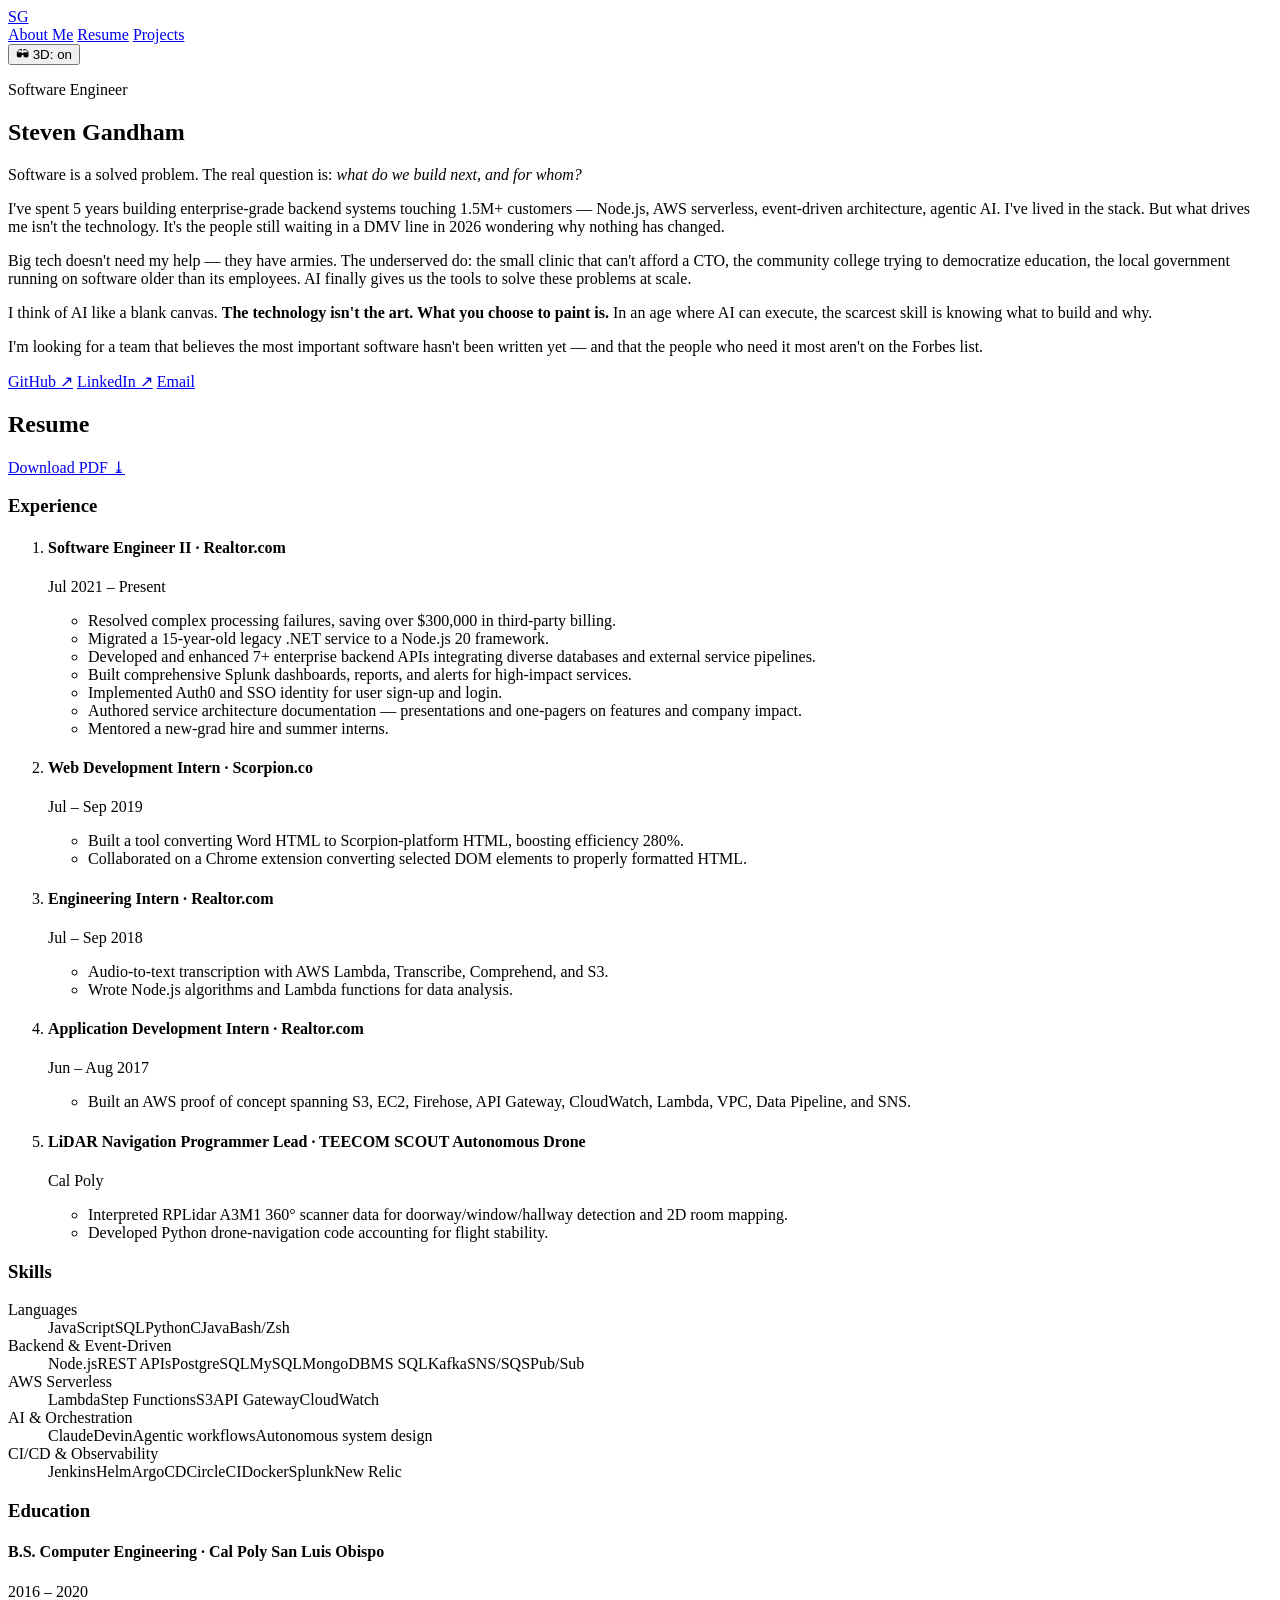
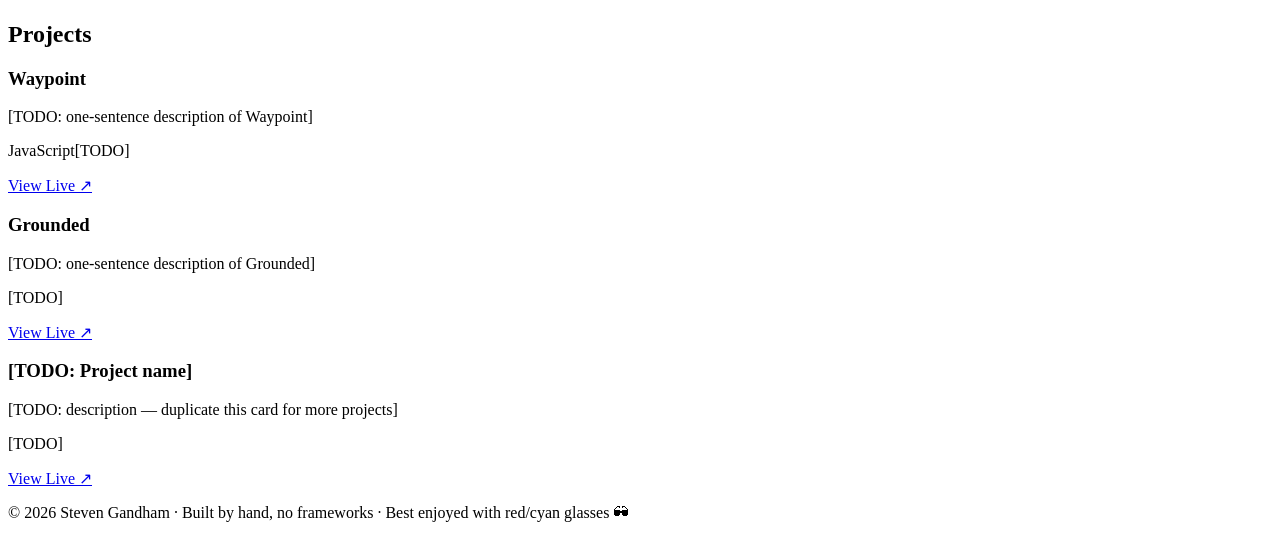
==== index.html @ c37fdc66 "feat: add site HTML with About Me, Resume, and placeholder Projects Co-Authored-By: Claude Fable 5 <" ====
<!DOCTYPE html>
<html lang="en">
<head>
  <meta charset="UTF-8">
  <meta name="viewport" content="width=device-width, initial-scale=1.0">
  <title>Steven Gandham — Software Engineer</title>
  <meta name="description" content="Steven Gandham — software engineer building backend systems and AI-powered tools for the people who need them most.">
  <link rel="stylesheet" href="css/style.css">
</head>
<body data-3d="on">

<header class="site-nav">
  <a class="brand anaglyph" href="#about">SG</a>
  <nav class="nav-links" aria-label="Sections">
    <a class="nav-link" href="#about">About Me</a>
    <a class="nav-link" href="#resume">Resume</a>
    <a class="nav-link" href="#projects">Projects</a>
  </nav>
  <button id="toggle-3d" class="toggle-3d" type="button" aria-label="Cycle 3D mode">🕶 3D: on</button>
</header>

<main>
  <!-- ============ ABOUT ME ============ -->
  <section id="about" class="section hero">
    <p class="kicker">Software Engineer</p>
    <h1 class="hero-name anaglyph-big">Steven Gandham</h1>
    <p class="tagline">Software is a solved problem. The real question is: <em>what do we build next, and for whom?</em></p>
    <div class="bio">
      <p>I've spent 5 years building enterprise-grade backend systems touching 1.5M+ customers — Node.js, AWS serverless, event-driven architecture, agentic AI. I've lived in the stack. But what drives me isn't the technology. It's the people still waiting in a DMV line in 2026 wondering why nothing has changed.</p>
      <p>Big tech doesn't need my help — they have armies. The underserved do: the small clinic that can't afford a CTO, the community college trying to democratize education, the local government running on software older than its employees. AI finally gives us the tools to solve these problems at scale.</p>
      <p>I think of AI like a blank canvas. <strong>The technology isn't the art. What you choose to paint is.</strong> In an age where AI can execute, the scarcest skill is knowing what to build and why.</p>
      <p>I'm looking for a team that believes the most important software hasn't been written yet — and that the people who need it most aren't on the Forbes list.</p>
    </div>
    <div class="hero-links">
      <a class="btn" href="https://github.com/stevengandham" target="_blank" rel="noopener">GitHub ↗</a>
      <a class="btn" href="https://www.linkedin.com/in/steven-s-gandham" target="_blank" rel="noopener">LinkedIn ↗</a>
      <a class="btn" href="mailto:stevengandham@gmail.com">Email</a>
    </div>
  </section>

  <!-- ============ RESUME ============ -->
  <section id="resume" class="section">
    <h2 class="section-title anaglyph">Resume</h2>
    <a class="btn btn-accent" href="assets/Steven-Gandham-Resume-2025.pdf" download>Download PDF ⤓</a>

    <h3 class="subhead">Experience</h3>
    <ol class="timeline">
      <li class="entry">
        <div class="entry-head">
          <h4>Software Engineer II · <span class="org">Realtor.com</span></h4>
          <p class="dates">Jul 2021 – Present</p>
        </div>
        <ul>
          <li>Resolved complex processing failures, saving over $300,000 in third-party billing.</li>
          <li>Migrated a 15-year-old legacy .NET service to a Node.js 20 framework.</li>
          <li>Developed and enhanced 7+ enterprise backend APIs integrating diverse databases and external service pipelines.</li>
          <li>Built comprehensive Splunk dashboards, reports, and alerts for high-impact services.</li>
          <li>Implemented Auth0 and SSO identity for user sign-up and login.</li>
          <li>Authored service architecture documentation — presentations and one-pagers on features and company impact.</li>
          <li>Mentored a new-grad hire and summer interns.</li>
        </ul>
      </li>
      <li class="entry">
        <div class="entry-head">
          <h4>Web Development Intern · <span class="org">Scorpion.co</span></h4>
          <p class="dates">Jul – Sep 2019</p>
        </div>
        <ul>
          <li>Built a tool converting Word HTML to Scorpion-platform HTML, boosting efficiency 280%.</li>
          <li>Collaborated on a Chrome extension converting selected DOM elements to properly formatted HTML.</li>
        </ul>
      </li>
      <li class="entry">
        <div class="entry-head">
          <h4>Engineering Intern · <span class="org">Realtor.com</span></h4>
          <p class="dates">Jul – Sep 2018</p>
        </div>
        <ul>
          <li>Audio-to-text transcription with AWS Lambda, Transcribe, Comprehend, and S3.</li>
          <li>Wrote Node.js algorithms and Lambda functions for data analysis.</li>
        </ul>
      </li>
      <li class="entry">
        <div class="entry-head">
          <h4>Application Development Intern · <span class="org">Realtor.com</span></h4>
          <p class="dates">Jun – Aug 2017</p>
        </div>
        <ul>
          <li>Built an AWS proof of concept spanning S3, EC2, Firehose, API Gateway, CloudWatch, Lambda, VPC, Data Pipeline, and SNS.</li>
        </ul>
      </li>
      <li class="entry">
        <div class="entry-head">
          <h4>LiDAR Navigation Programmer Lead · <span class="org">TEECOM SCOUT Autonomous Drone</span></h4>
          <p class="dates">Cal Poly</p>
        </div>
        <ul>
          <li>Interpreted RPLidar A3M1 360° scanner data for doorway/window/hallway detection and 2D room mapping.</li>
          <li>Developed Python drone-navigation code accounting for flight stability.</li>
        </ul>
      </li>
    </ol>

    <h3 class="subhead">Skills</h3>
    <dl class="skills">
      <div class="skill-group"><dt>Languages</dt><dd><span class="tag">JavaScript</span><span class="tag">SQL</span><span class="tag">Python</span><span class="tag">C</span><span class="tag">Java</span><span class="tag">Bash/Zsh</span></dd></div>
      <div class="skill-group"><dt>Backend &amp; Event-Driven</dt><dd><span class="tag">Node.js</span><span class="tag">REST APIs</span><span class="tag">PostgreSQL</span><span class="tag">MySQL</span><span class="tag">MongoDB</span><span class="tag">MS SQL</span><span class="tag">Kafka</span><span class="tag">SNS/SQS</span><span class="tag">Pub/Sub</span></dd></div>
      <div class="skill-group"><dt>AWS Serverless</dt><dd><span class="tag">Lambda</span><span class="tag">Step Functions</span><span class="tag">S3</span><span class="tag">API Gateway</span><span class="tag">CloudWatch</span></dd></div>
      <div class="skill-group"><dt>AI &amp; Orchestration</dt><dd><span class="tag">Claude</span><span class="tag">Devin</span><span class="tag">Agentic workflows</span><span class="tag">Autonomous system design</span></dd></div>
      <div class="skill-group"><dt>CI/CD &amp; Observability</dt><dd><span class="tag">Jenkins</span><span class="tag">Helm</span><span class="tag">ArgoCD</span><span class="tag">CircleCI</span><span class="tag">Docker</span><span class="tag">Splunk</span><span class="tag">New Relic</span></dd></div>
    </dl>

    <h3 class="subhead">Education</h3>
    <div class="entry">
      <div class="entry-head">
        <h4>B.S. Computer Engineering · <span class="org">Cal Poly San Luis Obispo</span></h4>
        <p class="dates">2016 – 2020</p>
      </div>
    </div>
  </section>

  <!-- ============ PROJECTS (placeholders — wire real links later) ============ -->
  <section id="projects" class="section">
    <h2 class="section-title anaglyph">Projects</h2>
    <div class="card-grid">
      <article class="card">
        <h3>Waypoint</h3>
        <p>[TODO: one-sentence description of Waypoint]</p>
        <p class="card-tags"><span class="tag">JavaScript</span><span class="tag">[TODO]</span></p>
        <a class="btn btn-accent" href="#" target="_blank" rel="noopener">View Live ↗ <!-- TODO: live URL --></a>
      </article>
      <article class="card">
        <h3>Grounded</h3>
        <p>[TODO: one-sentence description of Grounded]</p>
        <p class="card-tags"><span class="tag">[TODO]</span></p>
        <a class="btn btn-accent" href="#" target="_blank" rel="noopener">View Live ↗ <!-- TODO: live URL --></a>
      </article>
      <article class="card">
        <h3>[TODO: Project name]</h3>
        <p>[TODO: description — duplicate this card for more projects]</p>
        <p class="card-tags"><span class="tag">[TODO]</span></p>
        <a class="btn btn-accent" href="#" target="_blank" rel="noopener">View Live ↗</a>
      </article>
    </div>
  </section>
</main>

<footer class="site-footer">
  <p>© 2026 Steven Gandham · Built by hand, no frameworks · <span class="anaglyph">Best enjoyed with red/cyan glasses</span> 🕶</p>
</footer>

<script src="js/script.js"></script>
</body>
</html>
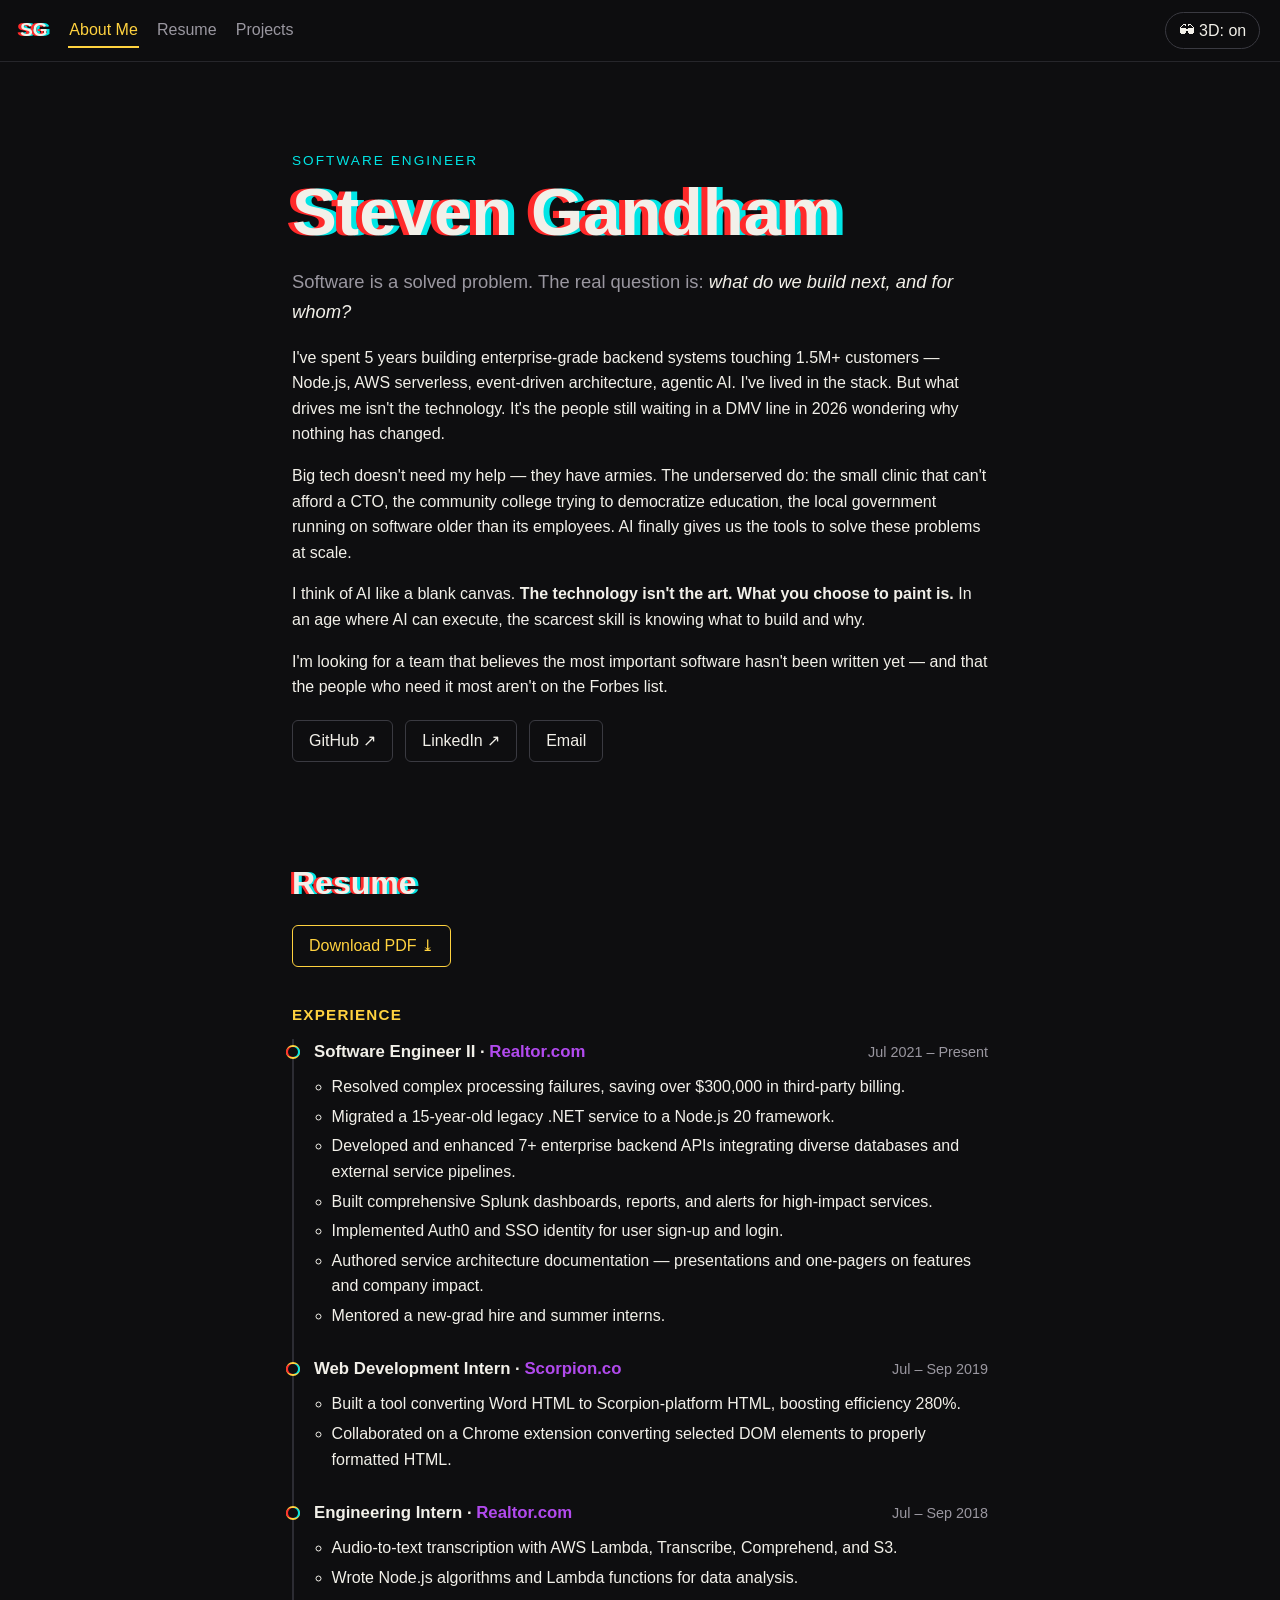
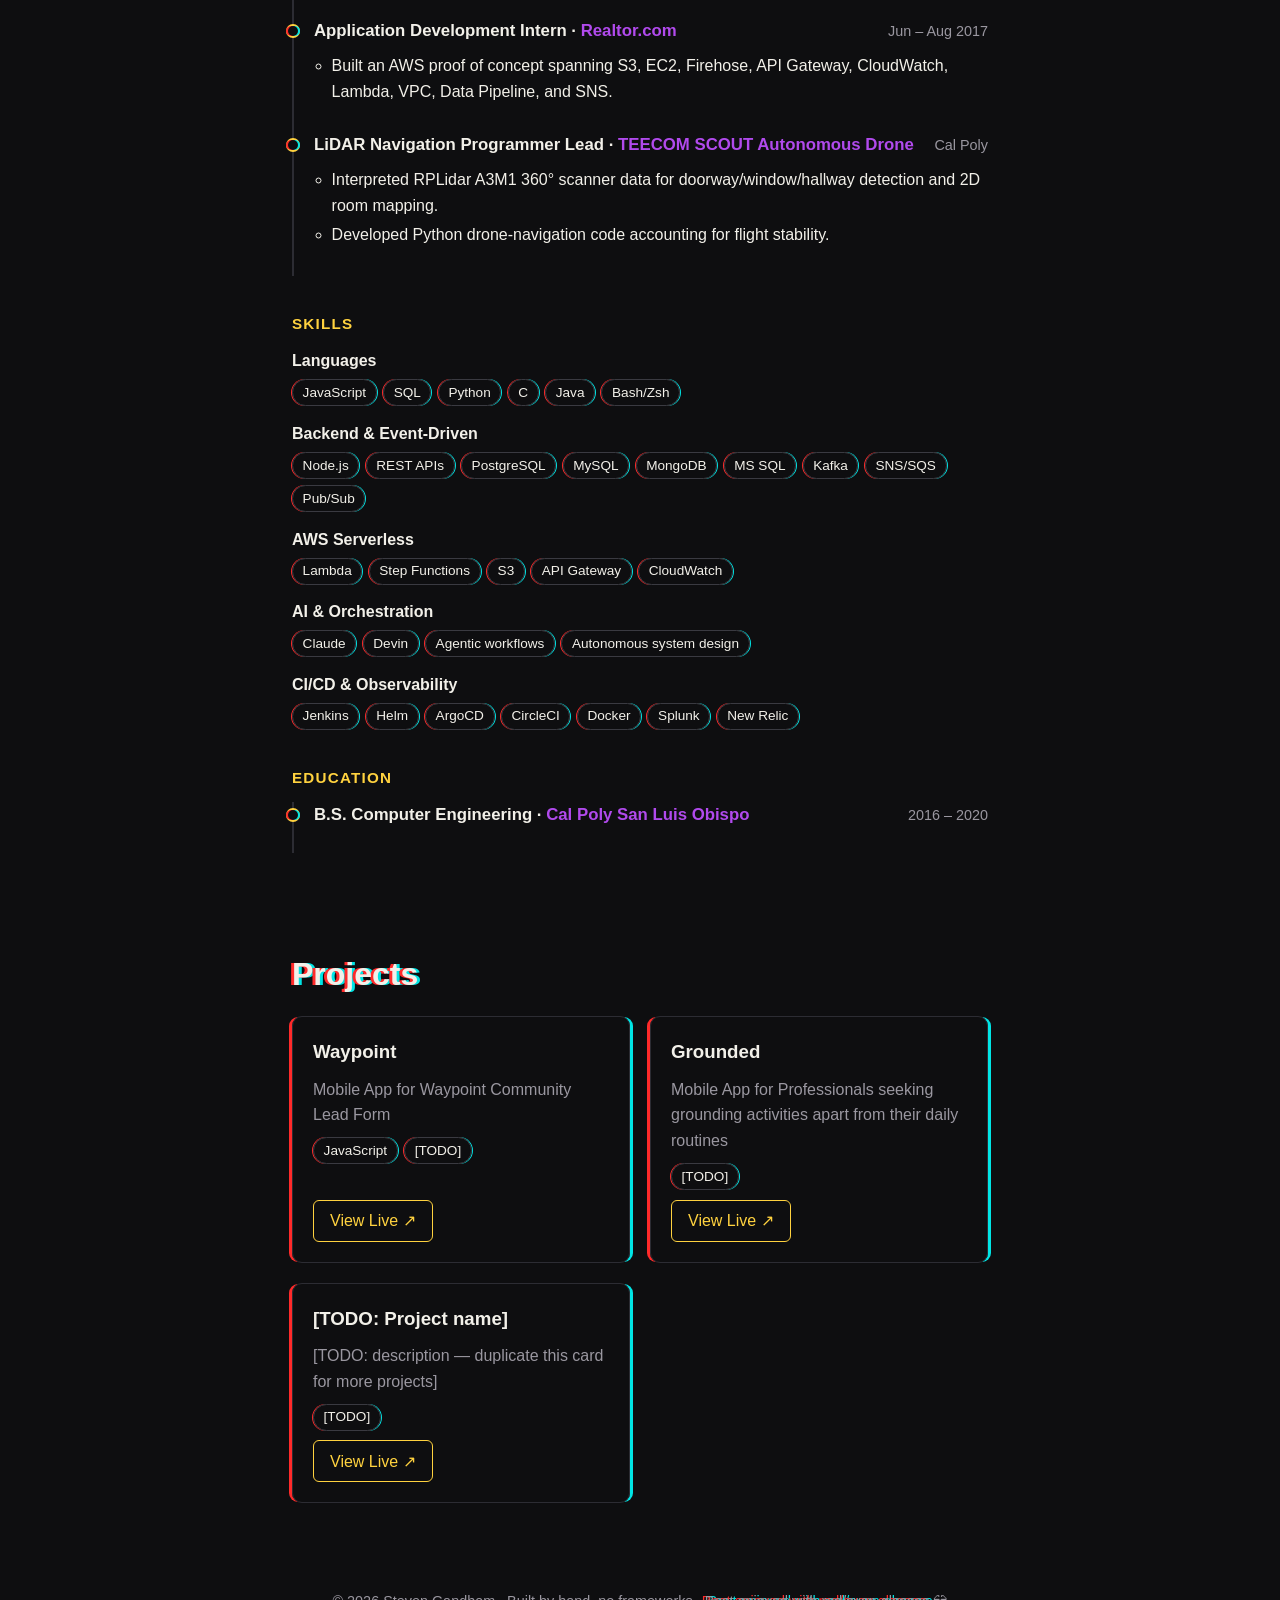
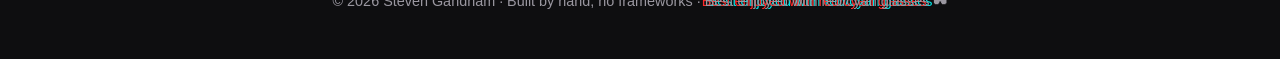
==== commit 78663e16: "feat: add Waypoint and Grounded project descriptions and live links Co-Authored-By: Claude Fable 5 <" ====
--- a/index.html
+++ b/index.html
@@ -125,15 +125,15 @@
     <div class="card-grid">
       <article class="card">
         <h3>Waypoint</h3>
-        <p>[TODO: one-sentence description of Waypoint]</p>
+        <p>Mobile App for Waypoint Community Lead Form</p>
         <p class="card-tags"><span class="tag">JavaScript</span><span class="tag">[TODO]</span></p>
-        <a class="btn btn-accent" href="#" target="_blank" rel="noopener">View Live ↗ <!-- TODO: live URL --></a>
+        <a class="btn btn-accent" href="https://stevengandham.com/waypoint" target="_blank" rel="noopener">View Live ↗ <!-- TODO: live URL --></a>
       </article>
       <article class="card">
         <h3>Grounded</h3>
-        <p>[TODO: one-sentence description of Grounded]</p>
+        <p>Mobile App for Professionals seeking grounding activities apart from their daily routines</p>
         <p class="card-tags"><span class="tag">[TODO]</span></p>
-        <a class="btn btn-accent" href="#" target="_blank" rel="noopener">View Live ↗ <!-- TODO: live URL --></a>
+        <a class="btn btn-accent" href="https://stevengandham.com/grounded" target="_blank" rel="noopener">View Live ↗ <!-- TODO: live URL --></a>
       </article>
       <article class="card">
         <h3>[TODO: Project name]</h3>
--- a/css/style.css
+++ b/css/style.css
@@ -0,0 +1,133 @@
+/* ---------- Palette & depth ---------- */
+:root {
+  --bg: #0e0e10;
+  --ink: #f2f0e9;
+  --red: #ff2a2a;
+  --cyan: #00e5e5;
+  --yellow: #ffd23f;
+  --violet: #b14aed;
+  --muted: #9a97a0;
+}
+/* --d multiplies every anaglyph offset. Body copy never uses it. */
+body[data-3d="off"]   { --d: 0; }
+body[data-3d="on"]    { --d: 1; }
+body[data-3d="boost"] { --d: 2; }
+
+/* ---------- Base ---------- */
+* { box-sizing: border-box; }
+html { scroll-behavior: smooth; }
+@media (prefers-reduced-motion: reduce) {
+  html { scroll-behavior: auto; }
+  * { transition: none !important; }
+}
+body {
+  margin: 0;
+  background: var(--bg);
+  color: var(--ink);
+  font-family: -apple-system, BlinkMacSystemFont, "Segoe UI", Roboto, Helvetica, Arial, sans-serif;
+  line-height: 1.6;
+}
+a { color: var(--violet); }
+main { max-width: 46rem; margin: 0 auto; padding: 0 1.25rem; }
+
+/* ---------- Anaglyph ---------- */
+.anaglyph {
+  text-shadow: calc(var(--d) * -3px) 0 var(--red),
+               calc(var(--d) *  3px) 0 var(--cyan);
+}
+.anaglyph-big {
+  text-shadow: calc(var(--d) * -6px) 0 var(--red),
+               calc(var(--d) *  6px) 0 var(--cyan);
+}
+
+/* ---------- Nav ---------- */
+.site-nav {
+  position: sticky; top: 0; z-index: 10;
+  display: flex; align-items: center; gap: 1.25rem;
+  padding: 0.75rem 1.25rem;
+  background: rgba(14, 14, 16, 0.92);
+  backdrop-filter: blur(6px);
+  border-bottom: 1px solid #26262b;
+}
+.brand { font-weight: 800; font-size: 1.2rem; color: var(--ink); text-decoration: none; }
+.nav-links { display: flex; gap: 1rem; flex: 1; }
+.nav-link { color: var(--muted); text-decoration: none; padding: 0.2rem 0.1rem; border-bottom: 2px solid transparent; }
+.nav-link:hover { color: var(--ink); }
+.nav-link.active { color: var(--yellow); border-bottom-color: var(--yellow); }
+.toggle-3d {
+  background: none; color: var(--ink); border: 1px solid #3a3a41;
+  border-radius: 999px; padding: 0.3rem 0.8rem; font: inherit; cursor: pointer;
+}
+.toggle-3d:hover { border-color: var(--cyan); }
+
+/* ---------- Sections ---------- */
+.section { padding: 4.5rem 0 1.5rem; }
+.section-title { font-size: 2rem; margin: 0 0 1rem; }
+.subhead { color: var(--yellow); margin: 2.25rem 0 0.75rem; text-transform: uppercase; letter-spacing: 0.08em; font-size: 0.95rem; }
+
+/* ---------- Hero ---------- */
+.hero { padding-top: 5.5rem; }
+.kicker { color: var(--cyan); text-transform: uppercase; letter-spacing: 0.15em; margin: 0; font-size: 0.85rem; }
+.hero-name { font-size: clamp(2.4rem, 8vw, 4.2rem); margin: 0.2rem 0 0.6rem; line-height: 1.1; }
+.tagline { font-size: 1.15rem; color: var(--muted); }
+.tagline em { color: var(--ink); font-style: italic; }
+.hero-links { display: flex; gap: 0.75rem; flex-wrap: wrap; margin-top: 1.25rem; }
+
+/* ---------- Buttons ---------- */
+.btn {
+  display: inline-block; padding: 0.45rem 1rem; border-radius: 6px;
+  border: 1px solid #3a3a41; color: var(--ink); text-decoration: none;
+  transition: transform 120ms ease, border-color 120ms ease;
+}
+.btn:hover { border-color: var(--cyan); transform: translateY(-2px); }
+.btn-accent { border-color: var(--yellow); color: var(--yellow); }
+
+/* ---------- Resume timeline ---------- */
+.timeline { list-style: none; margin: 0; padding: 0; }
+.entry { border-left: 2px solid #2c2c33; padding: 0 0 1.5rem 1.25rem; position: relative; }
+.entry::before {
+  content: ""; position: absolute; left: -6px; top: 0.5rem;
+  width: 10px; height: 10px; border-radius: 50%;
+  background: var(--bg);
+  box-shadow: calc(var(--d) * -2px) 0 0 var(--red), calc(var(--d) * 2px) 0 0 var(--cyan), 0 0 0 2px var(--yellow);
+}
+.entry-head { display: flex; justify-content: space-between; align-items: baseline; gap: 1rem; flex-wrap: wrap; }
+.entry h4 { margin: 0; font-size: 1.05rem; }
+.org { color: var(--violet); }
+.dates { color: var(--muted); margin: 0; font-size: 0.9rem; white-space: nowrap; }
+.entry ul { margin: 0.5rem 0 0; padding-left: 1.1rem; }
+.entry li { margin: 0.25rem 0; }
+
+/* ---------- Skills ---------- */
+.skills { margin: 0; }
+.skill-group { margin-bottom: 0.9rem; }
+.skill-group dt { font-weight: 700; margin-bottom: 0.35rem; }
+.skill-group dd { margin: 0; display: flex; flex-wrap: wrap; gap: 0.4rem; }
+.tag {
+  display: inline-block; padding: 0.1rem 0.6rem; border-radius: 999px;
+  border: 1px solid #3a3a41; font-size: 0.85rem; color: var(--ink);
+  box-shadow: calc(var(--d) * -1px) 0 0 var(--red), calc(var(--d) * 1px) 0 0 var(--cyan);
+}
+
+/* ---------- Project cards ---------- */
+.card-grid { display: grid; grid-template-columns: repeat(auto-fit, minmax(15rem, 1fr)); gap: 1.25rem; }
+.card {
+  border: 1px solid #2c2c33; border-radius: 10px; padding: 1.25rem;
+  display: flex; flex-direction: column; gap: 0.6rem;
+  box-shadow: calc(var(--d) * -4px) 0 0 -1px var(--red), calc(var(--d) * 4px) 0 0 -1px var(--cyan);
+  transition: transform 120ms ease;
+}
+.card:hover { transform: translateY(-4px); }
+.card h3 { margin: 0; }
+.card p { margin: 0; color: var(--muted); }
+.card-tags { display: flex; flex-wrap: wrap; gap: 0.4rem; }
+.card .btn-accent { margin-top: auto; align-self: flex-start; }
+
+/* ---------- Footer ---------- */
+.site-footer { text-align: center; color: var(--muted); padding: 3rem 1.25rem 2rem; font-size: 0.9rem; }
+
+/* ---------- Small screens ---------- */
+@media (max-width: 480px) {
+  .site-nav { flex-wrap: wrap; gap: 0.5rem 1rem; }
+  .nav-links { order: 3; width: 100%; justify-content: space-between; }
+}
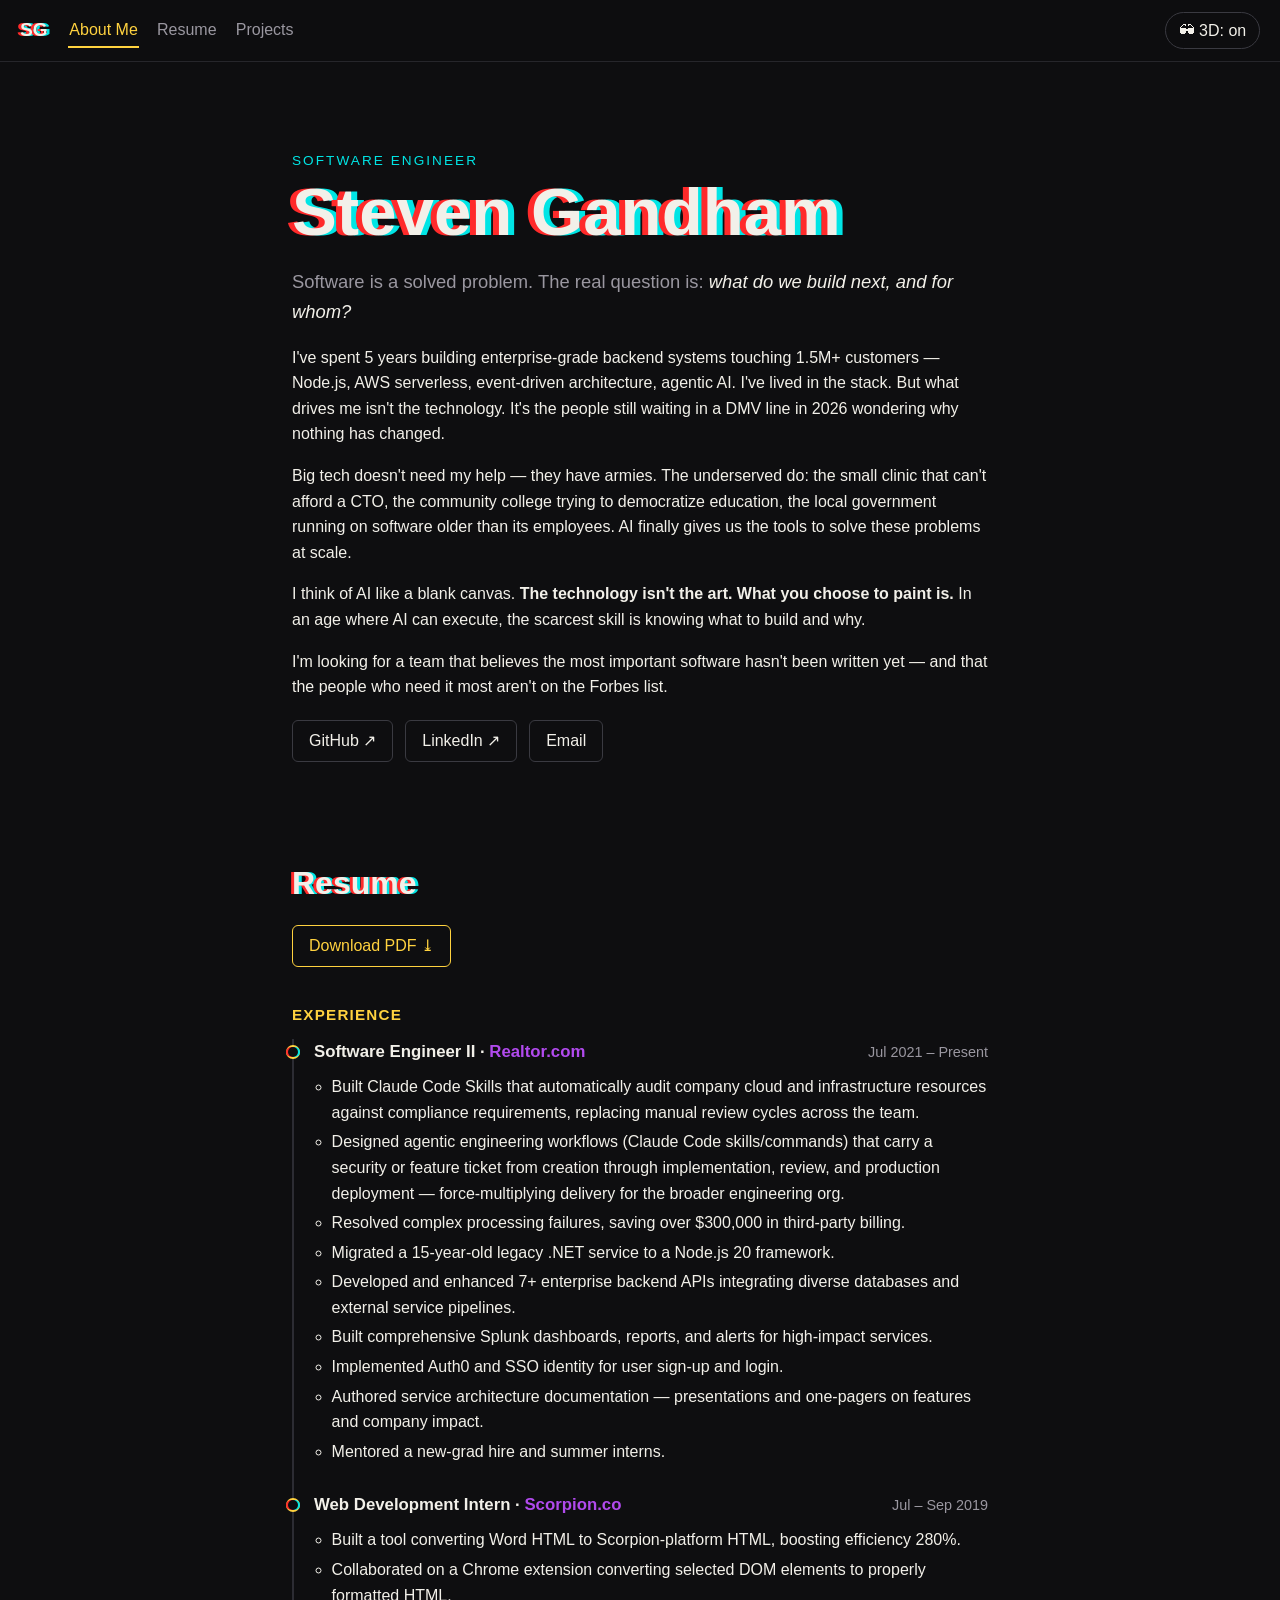
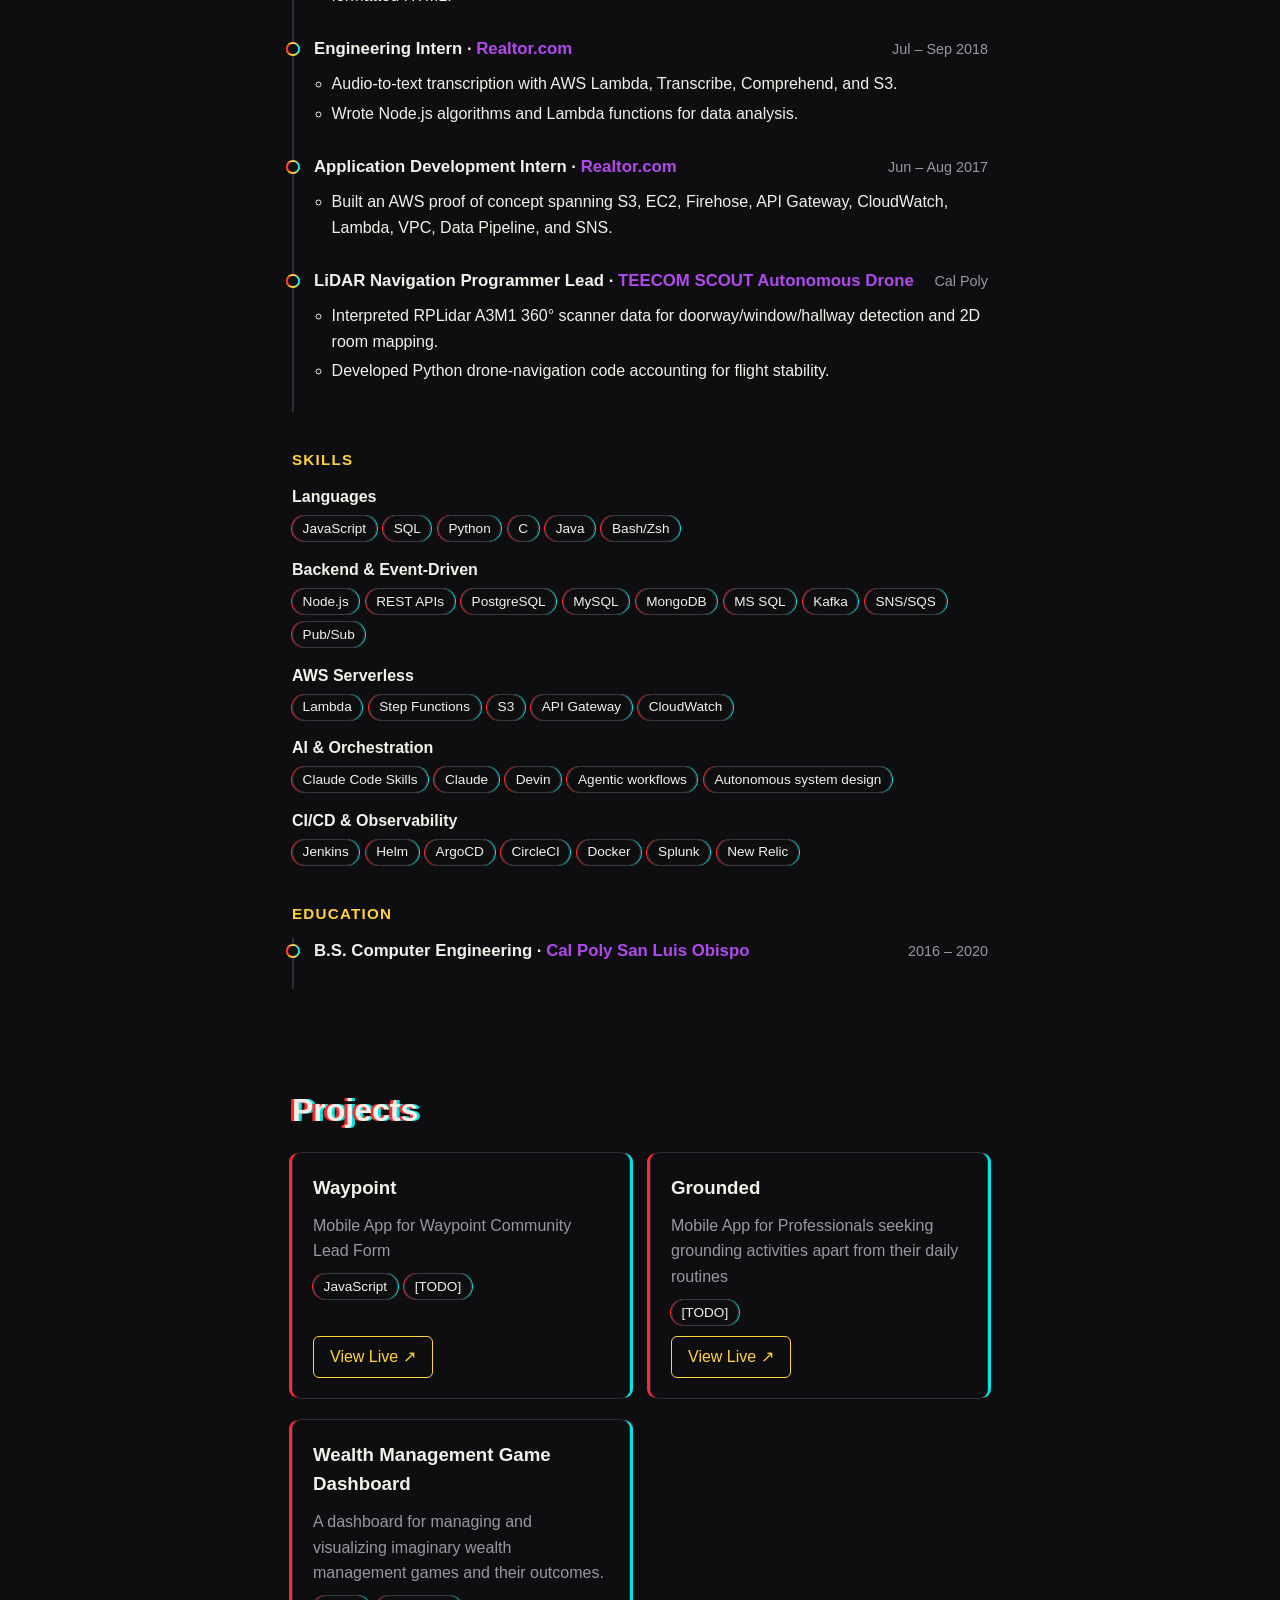
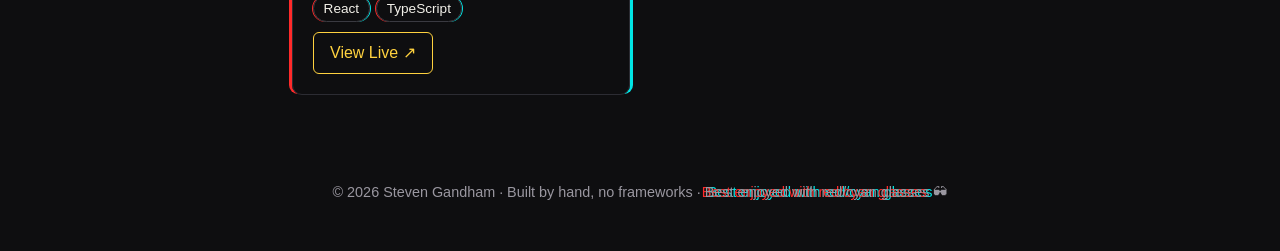
==== commit b87f0a15: "feat: update resume and waypoint link" ====
--- a/index.html
+++ b/index.html
@@ -41,7 +41,7 @@
   <!-- ============ RESUME ============ -->
   <section id="resume" class="section">
     <h2 class="section-title anaglyph">Resume</h2>
-    <a class="btn btn-accent" href="assets/Steven-Gandham-Resume-2025.pdf" download>Download PDF ⤓</a>
+    <a class="btn btn-accent" href="assets/Steven-Gandham-Resume-2026.pdf" download>Download PDF ⤓</a>
 
     <h3 class="subhead">Experience</h3>
     <ol class="timeline">
@@ -51,6 +51,8 @@
           <p class="dates">Jul 2021 – Present</p>
         </div>
         <ul>
+          <li>Built Claude Code Skills that automatically audit company cloud and infrastructure resources against compliance requirements, replacing manual review cycles across the team.</li>
+          <li>Designed agentic engineering workflows (Claude Code skills/commands) that carry a security or feature ticket from creation through implementation, review, and production deployment — force-multiplying delivery for the broader engineering org.</li>
           <li>Resolved complex processing failures, saving over $300,000 in third-party billing.</li>
           <li>Migrated a 15-year-old legacy .NET service to a Node.js 20 framework.</li>
           <li>Developed and enhanced 7+ enterprise backend APIs integrating diverse databases and external service pipelines.</li>
@@ -106,7 +108,7 @@
       <div class="skill-group"><dt>Languages</dt><dd><span class="tag">JavaScript</span><span class="tag">SQL</span><span class="tag">Python</span><span class="tag">C</span><span class="tag">Java</span><span class="tag">Bash/Zsh</span></dd></div>
       <div class="skill-group"><dt>Backend &amp; Event-Driven</dt><dd><span class="tag">Node.js</span><span class="tag">REST APIs</span><span class="tag">PostgreSQL</span><span class="tag">MySQL</span><span class="tag">MongoDB</span><span class="tag">MS SQL</span><span class="tag">Kafka</span><span class="tag">SNS/SQS</span><span class="tag">Pub/Sub</span></dd></div>
       <div class="skill-group"><dt>AWS Serverless</dt><dd><span class="tag">Lambda</span><span class="tag">Step Functions</span><span class="tag">S3</span><span class="tag">API Gateway</span><span class="tag">CloudWatch</span></dd></div>
-      <div class="skill-group"><dt>AI &amp; Orchestration</dt><dd><span class="tag">Claude</span><span class="tag">Devin</span><span class="tag">Agentic workflows</span><span class="tag">Autonomous system design</span></dd></div>
+      <div class="skill-group"><dt>AI &amp; Orchestration</dt><dd><span class="tag">Claude Code Skills</span><span class="tag">Claude</span><span class="tag">Devin</span><span class="tag">Agentic workflows</span><span class="tag">Autonomous system design</span></dd></div>
       <div class="skill-group"><dt>CI/CD &amp; Observability</dt><dd><span class="tag">Jenkins</span><span class="tag">Helm</span><span class="tag">ArgoCD</span><span class="tag">CircleCI</span><span class="tag">Docker</span><span class="tag">Splunk</span><span class="tag">New Relic</span></dd></div>
     </dl>
 
@@ -127,7 +129,7 @@
         <h3>Waypoint</h3>
         <p>Mobile App for Waypoint Community Lead Form</p>
         <p class="card-tags"><span class="tag">JavaScript</span><span class="tag">[TODO]</span></p>
-        <a class="btn btn-accent" href="https://stevengandham.com/waypoint" target="_blank" rel="noopener">View Live ↗ <!-- TODO: live URL --></a>
+        <a class="btn btn-accent" href="https://waypoint.stevengandham.com" target="_blank" rel="noopener">View Live ↗ <!-- TODO: live URL --></a>
       </article>
       <article class="card">
         <h3>Grounded</h3>
@@ -136,9 +138,9 @@
         <a class="btn btn-accent" href="https://stevengandham.com/grounded" target="_blank" rel="noopener">View Live ↗ <!-- TODO: live URL --></a>
       </article>
       <article class="card">
-        <h3>[TODO: Project name]</h3>
-        <p>[TODO: description — duplicate this card for more projects]</p>
-        <p class="card-tags"><span class="tag">[TODO]</span></p>
+        <h3>Wealth Management Game Dashboard</h3>
+        <p>A dashboard for managing and visualizing imaginary wealth management games and their outcomes.</p>
+        <p class="card-tags"><span class="tag">React</span><span class="tag">TypeScript</span></p>
         <a class="btn btn-accent" href="#" target="_blank" rel="noopener">View Live ↗</a>
       </article>
     </div>
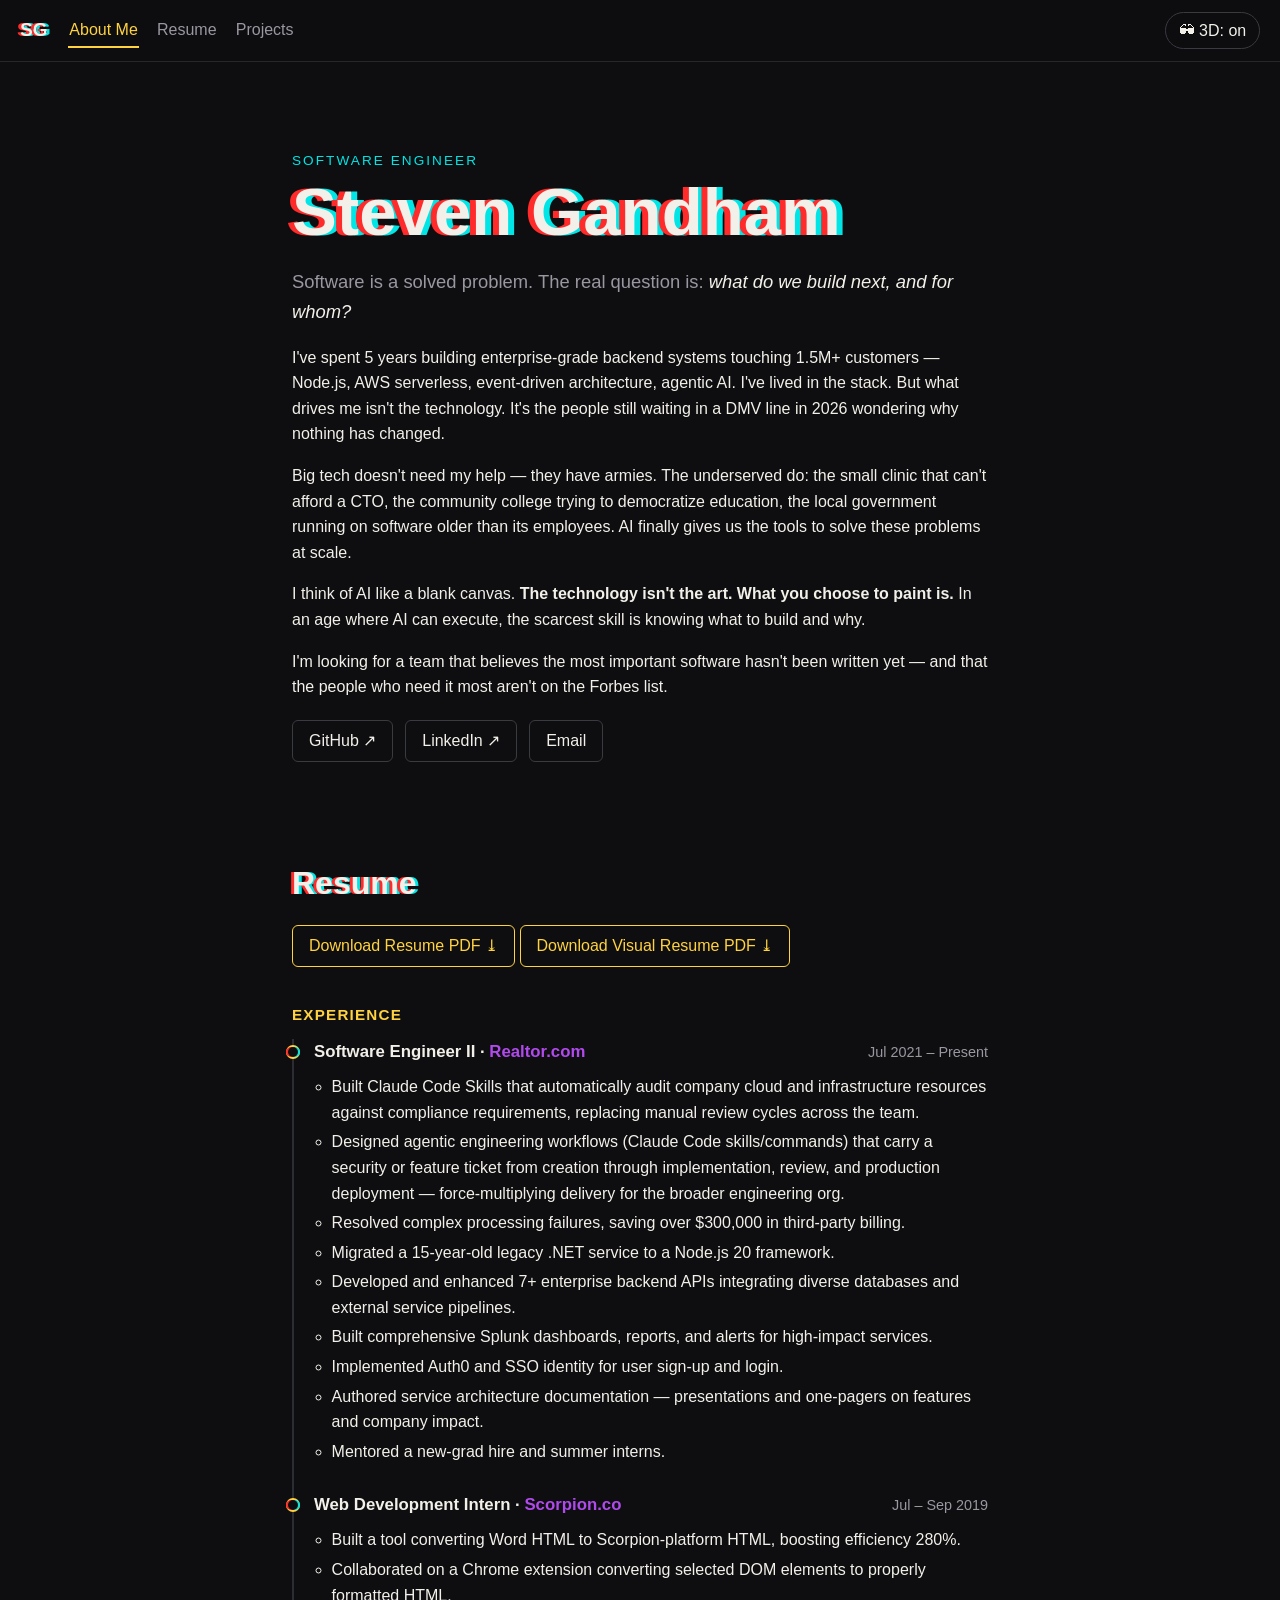
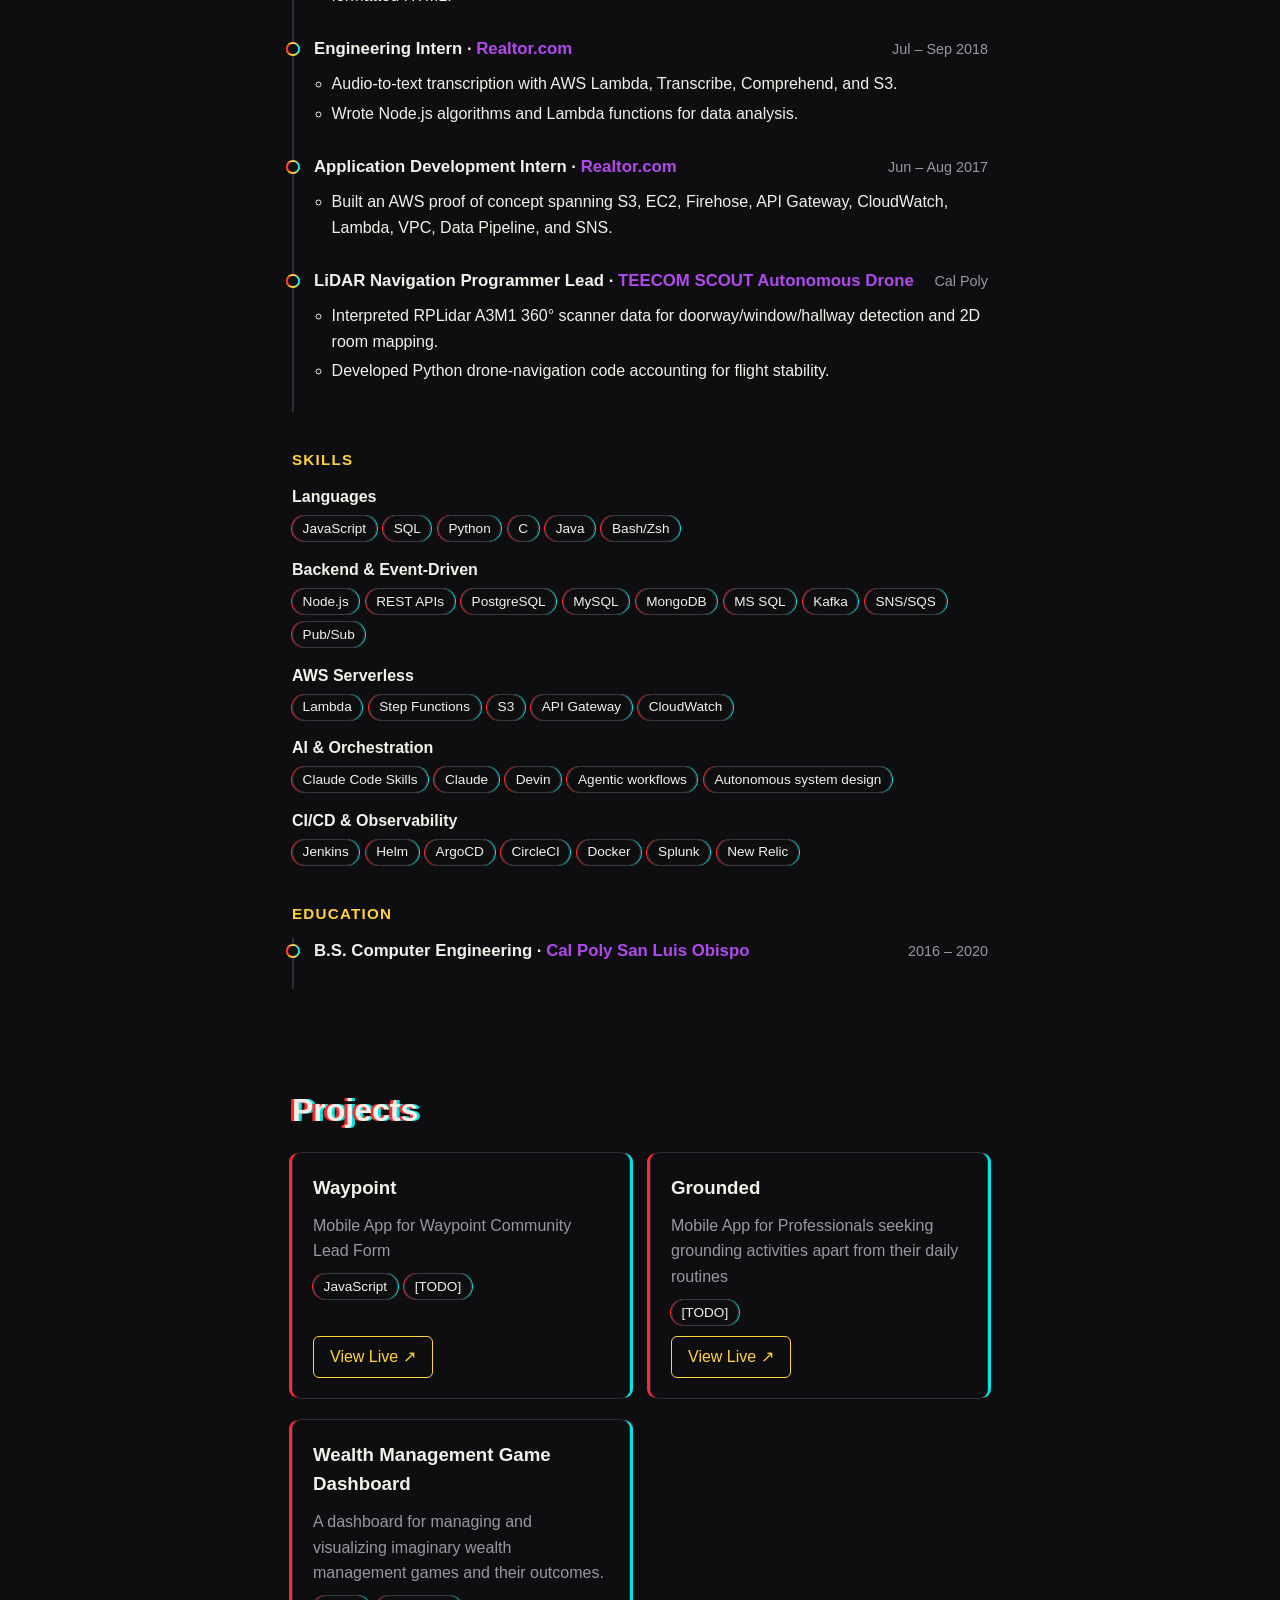
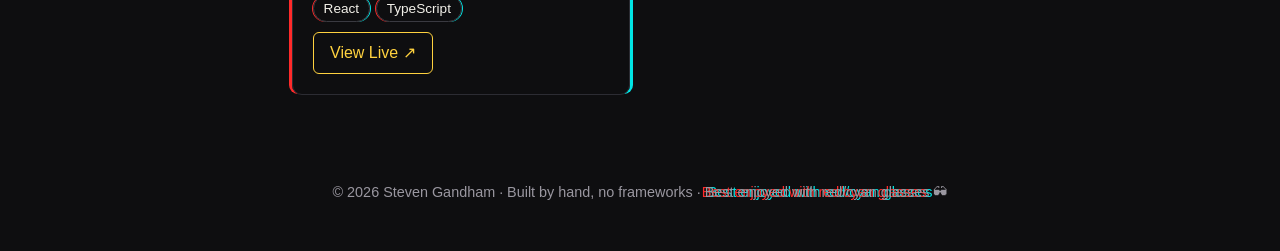
==== commit dc82c610: "Link resume PDF downloads at line 44 of index.html" ====
--- a/index.html
+++ b/index.html
@@ -41,7 +41,7 @@
   <!-- ============ RESUME ============ -->
   <section id="resume" class="section">
     <h2 class="section-title anaglyph">Resume</h2>
-    <a class="btn btn-accent" href="assets/Steven-Gandham-Resume-2026.pdf" download>Download PDF ⤓</a>
+    <a class="btn btn-accent" href="assets/Steven-Gandham-Resume.pdf" download>Download Resume PDF ⤓</a> <a class="btn btn-accent" href="assets/Steven-Gandham-Visual-Resume.pdf" download>Download Visual Resume PDF ⤓</a>
 
     <h3 class="subhead">Experience</h3>
     <ol class="timeline">
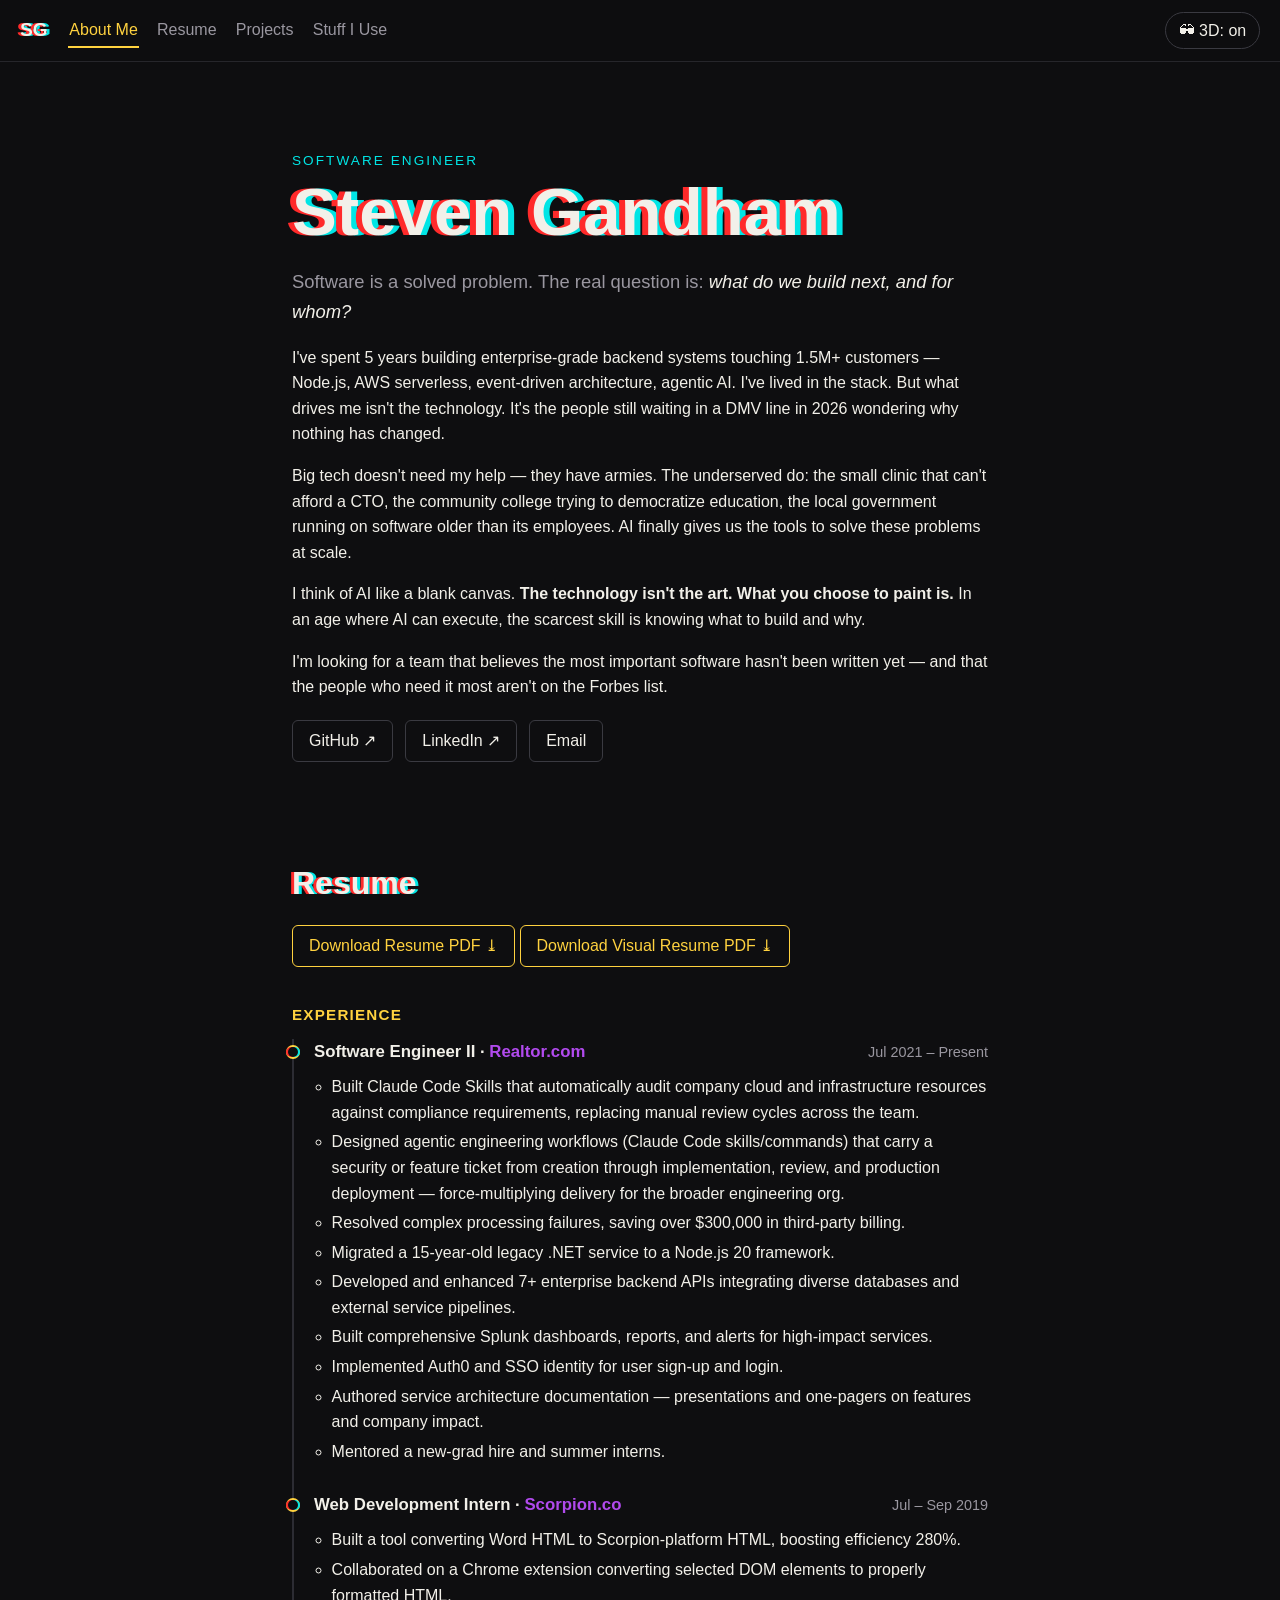
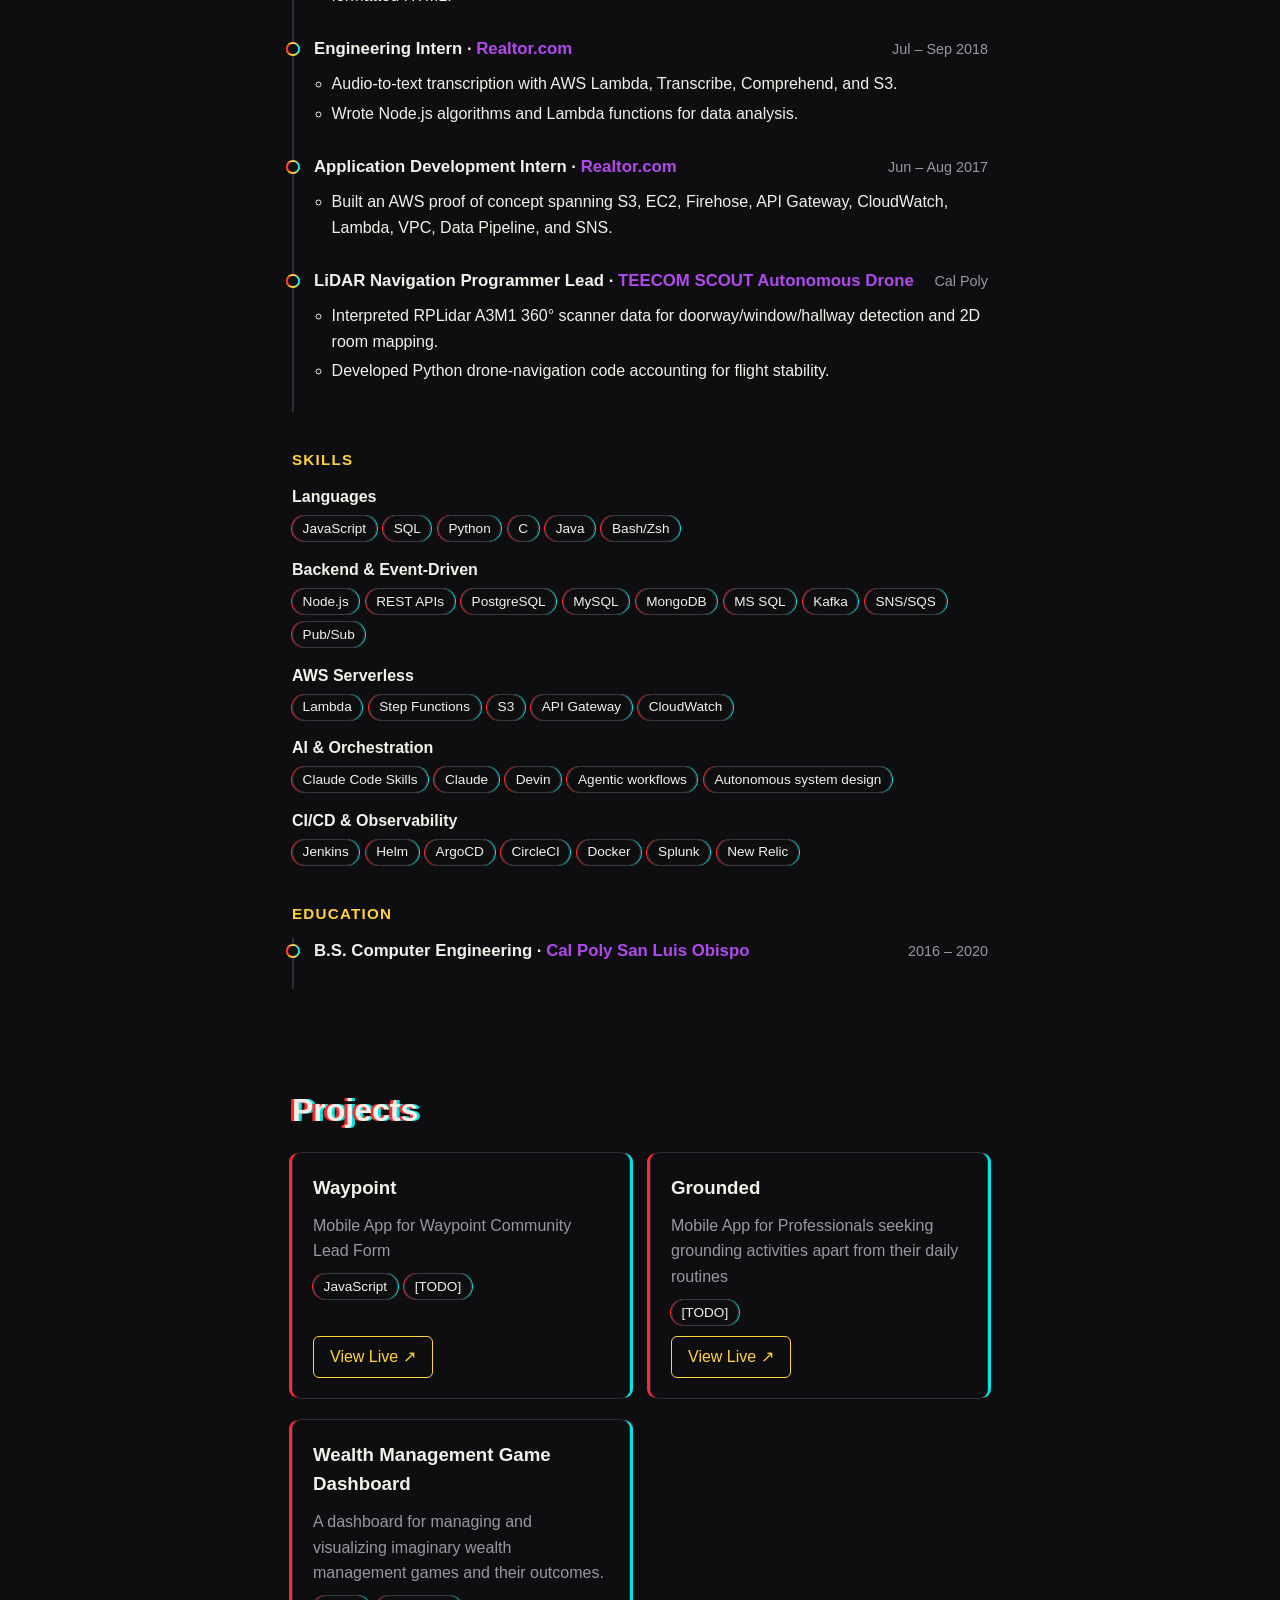
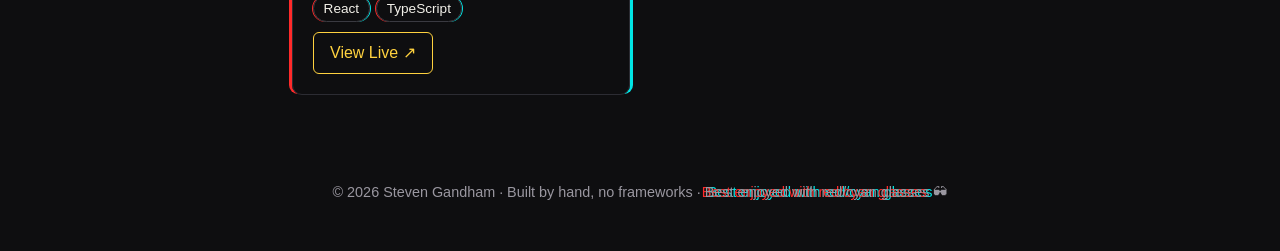
==== commit 06727a0f: "Add Stuff I Use page (/stuff-i-use) with Amazon Associates picks - New stuff-i-use/index.html: 8 pro" ====
--- a/index.html
+++ b/index.html
@@ -15,6 +15,7 @@
     <a class="nav-link" href="#about">About Me</a>
     <a class="nav-link" href="#resume">Resume</a>
     <a class="nav-link" href="#projects">Projects</a>
+    <a class="nav-link" href="/stuff-i-use">Stuff I Use</a>
   </nav>
   <button id="toggle-3d" class="toggle-3d" type="button" aria-label="Cycle 3D mode">🕶 3D: on</button>
 </header>
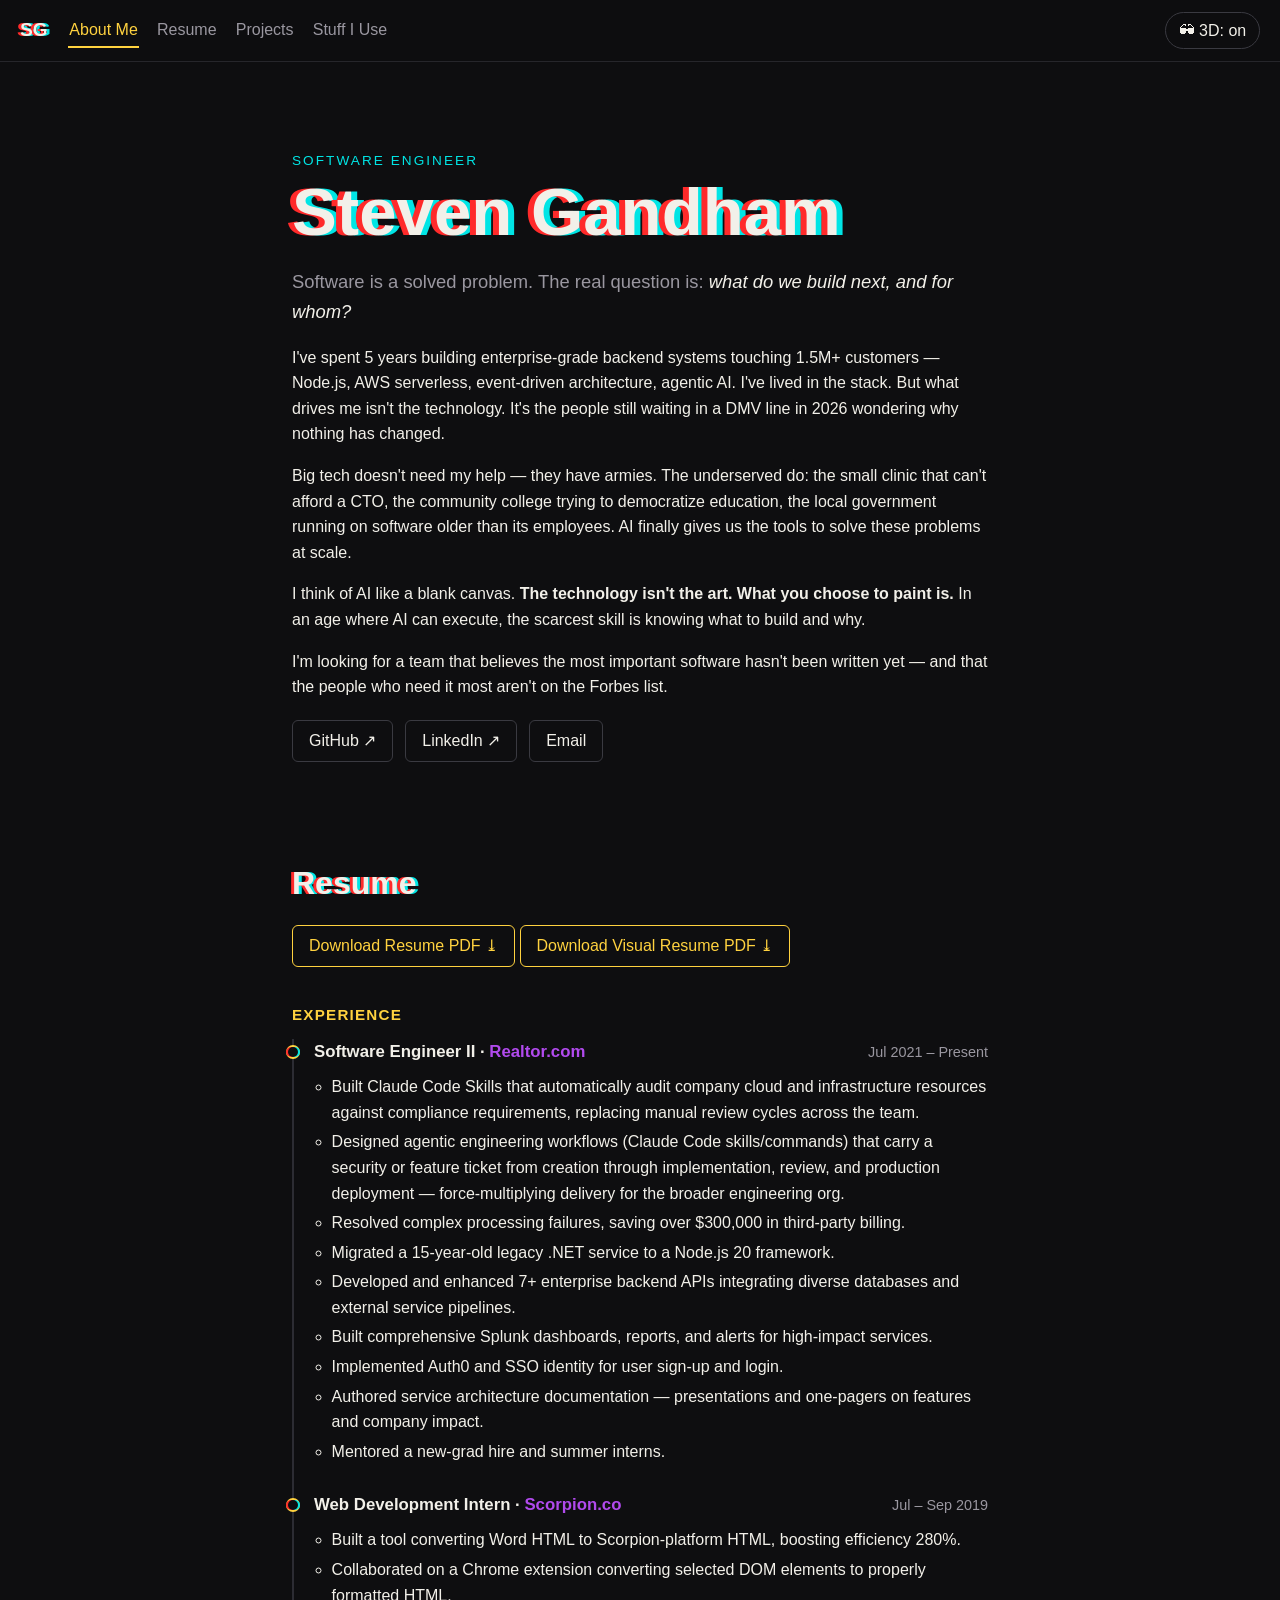
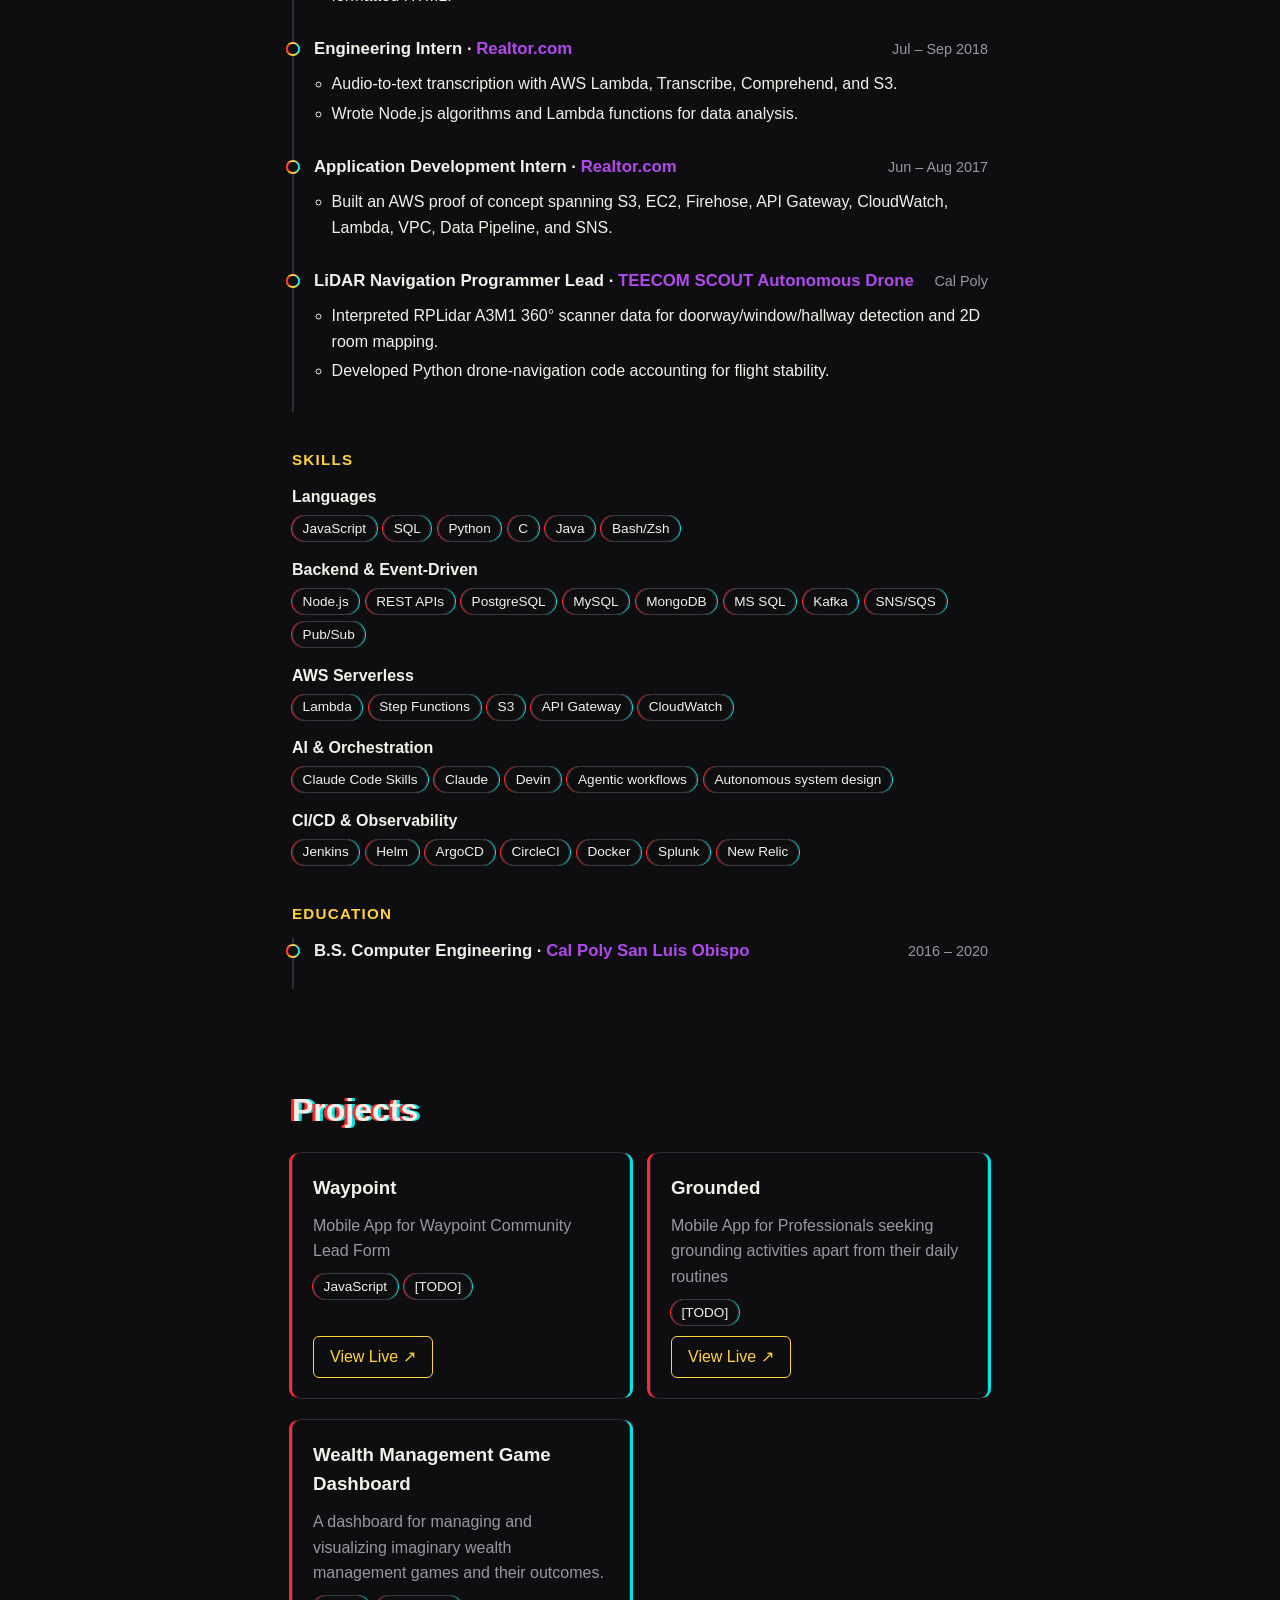
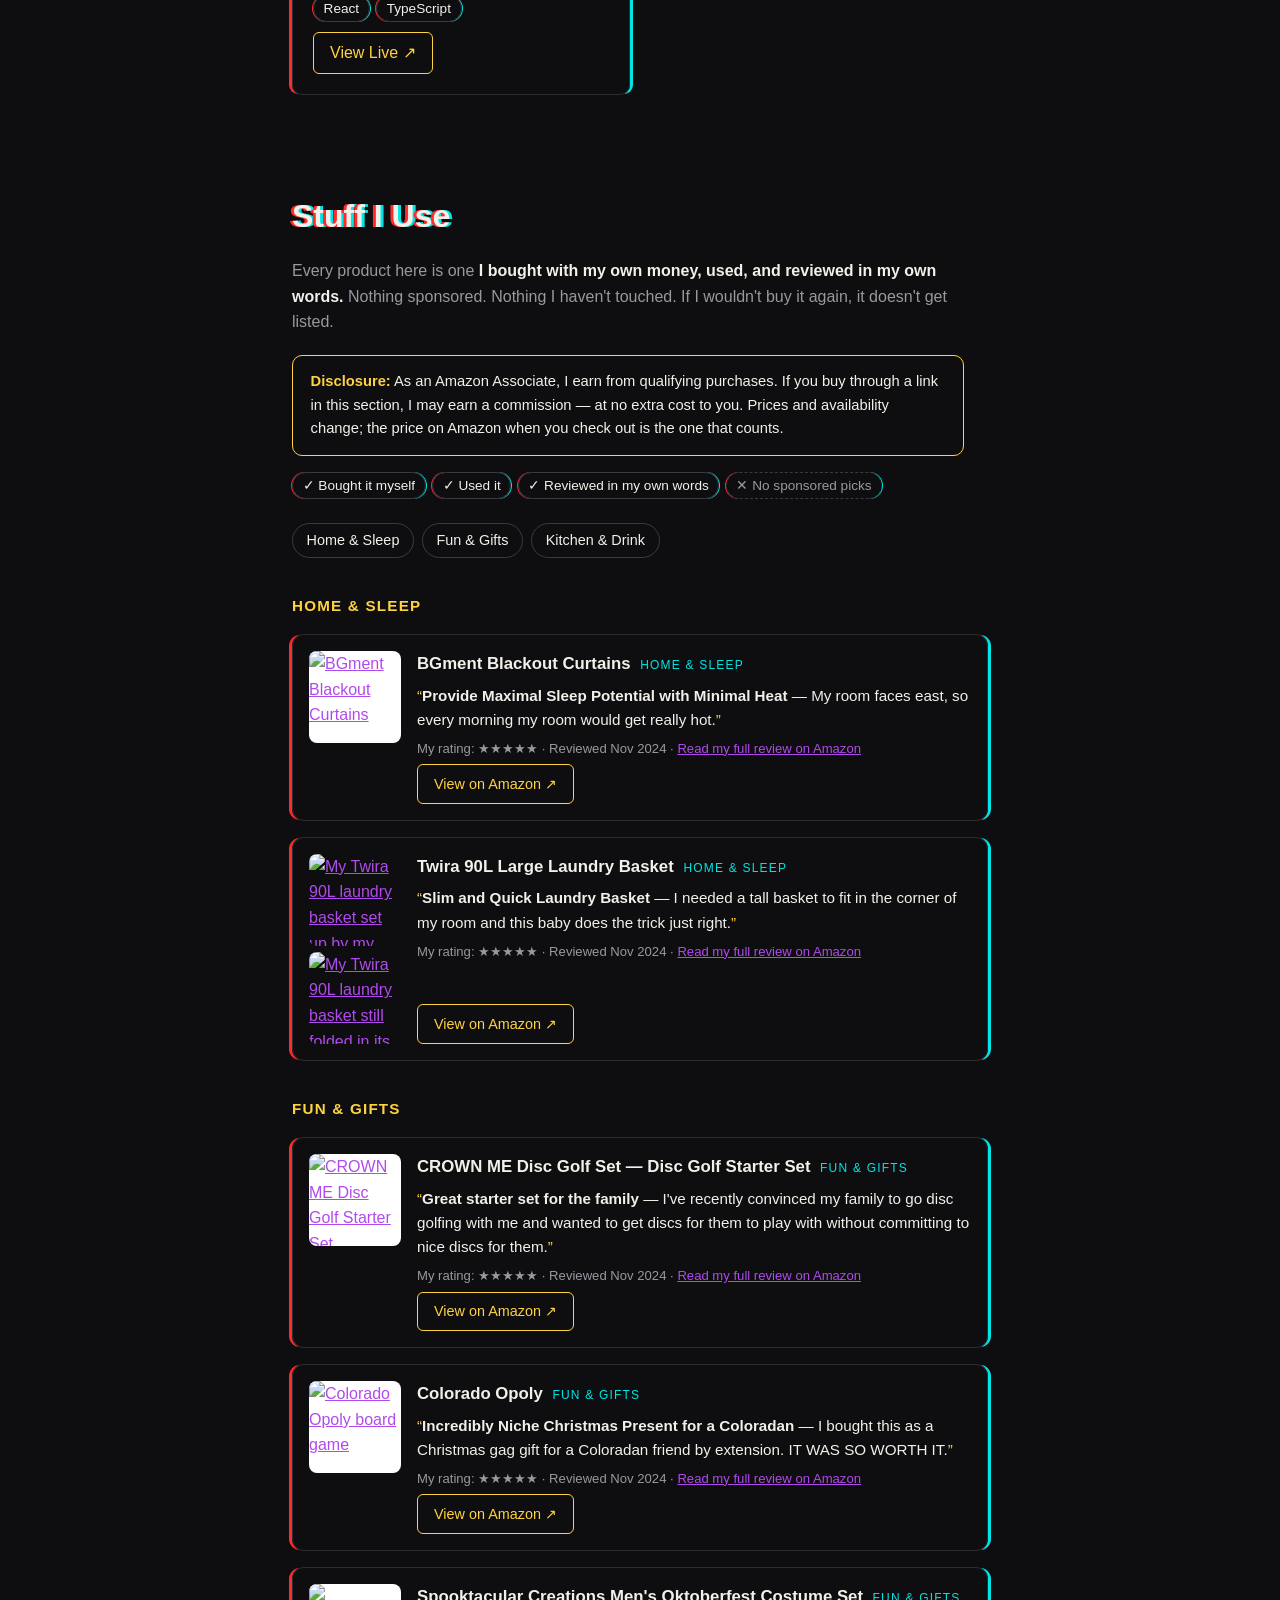
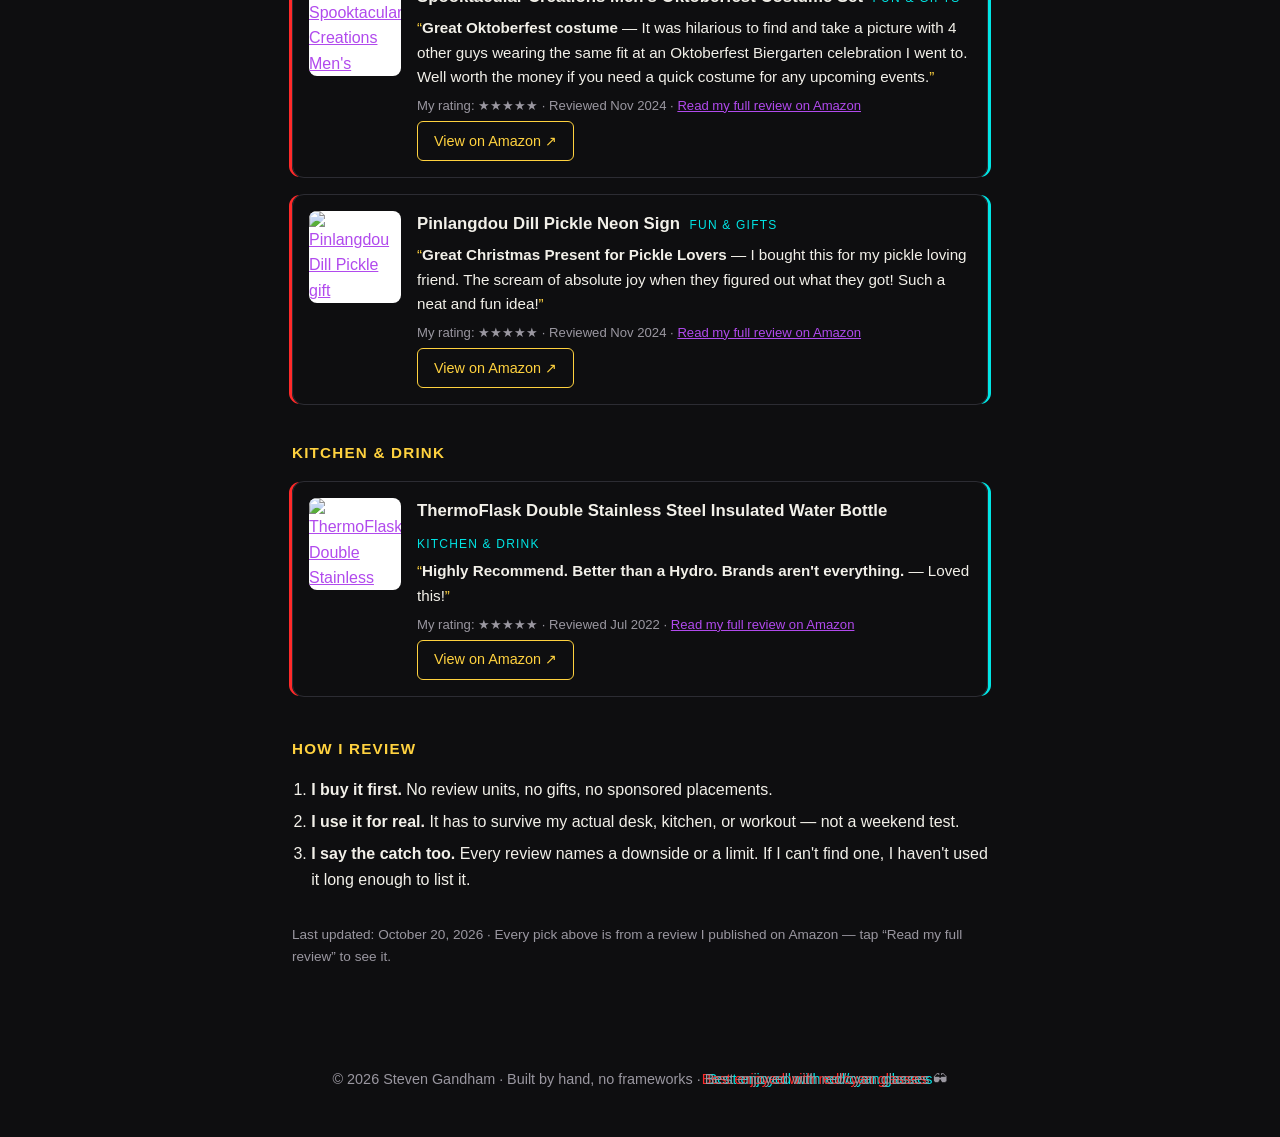
==== commit 8d68351d: "Move Stuff I Use into a homepage section (/#stuff-i-use) Per Steven: follow the site hash-section co" ====
--- a/index.html
+++ b/index.html
@@ -6,6 +6,48 @@
   <title>Steven Gandham — Software Engineer</title>
   <meta name="description" content="Steven Gandham — software engineer building backend systems and AI-powered tools for the people who need them most.">
   <link rel="stylesheet" href="css/style.css">
+
+  <style>
+    /* ---------- Stuff I Use section (scoped) ---------- */
+    #stuff-i-use .amz-sub { color: var(--muted); max-width: 42rem; }
+    #stuff-i-use .amz-sub strong { color: var(--ink); }
+    #stuff-i-use .disclosure { border: 1px solid var(--yellow); border-radius: 10px; padding: 0.9rem 1.1rem; margin: 1.25rem 0 1rem; font-size: 0.92rem; color: var(--ink); max-width: 42rem; }
+    #stuff-i-use .disclosure strong { color: var(--yellow); }
+    #stuff-i-use .rules { display: flex; flex-wrap: wrap; gap: 0.4rem; margin: 1rem 0 0; }
+    #stuff-i-use .rule-no { color: var(--muted); border-style: dashed; }
+    #stuff-i-use .cat-nav { display: flex; flex-wrap: wrap; gap: 0.5rem; margin: 1.5rem 0 0.5rem; }
+    #stuff-i-use .cat-nav a { color: var(--ink); text-decoration: none; font-size: 0.9rem; border: 1px solid #3a3a41; border-radius: 999px; padding: 0.3rem 0.85rem; }
+    #stuff-i-use .cat-nav a:hover { border-color: var(--cyan); }
+    #stuff-i-use .amz-cat { margin-top: 2rem; }
+    #stuff-i-use .pick-list { display: flex; flex-direction: column; gap: 1rem; margin-top: 1rem; max-width: 46rem; }
+    #stuff-i-use .pick { display: flex; gap: 1rem; text-align: left; border: 1px solid #2c2c33; border-radius: 12px; padding: 1rem; box-shadow: calc(var(--d) * -4px) 0 0 -1px var(--red), calc(var(--d) * 4px) 0 0 -1px var(--cyan); transition: transform 120ms ease; }
+    #stuff-i-use .pick:hover { transform: translateY(-3px); }
+    #stuff-i-use .pick-photo-link { flex: 0 0 92px; width: 92px; height: 92px; border-radius: 8px; overflow: hidden; background: #fff; display: block; }
+    #stuff-i-use .pick-photo-link img { width: 100%; height: 100%; object-fit: contain; display: block; border: 0; }
+    #stuff-i-use .pick-photos { flex: 0 0 92px; display: flex; flex-direction: column; gap: 6px; }
+    #stuff-i-use .pick-photos a { display: block; border-radius: 8px; overflow: hidden; }
+    #stuff-i-use .pick-photos img { width: 92px; height: 92px; object-fit: cover; display: block; border: 0; }
+    #stuff-i-use .pick-body { flex: 1; min-width: 0; display: flex; flex-direction: column; gap: 0.35rem; }
+    #stuff-i-use .pick-head { display: flex; align-items: baseline; gap: 0.6rem; flex-wrap: wrap; }
+    #stuff-i-use .pick-head h3 { margin: 0; font-size: 1.05rem; }
+    #stuff-i-use .pick-cat { color: var(--cyan); font-size: 0.75rem; text-transform: uppercase; letter-spacing: 0.1em; }
+    #stuff-i-use .pick-review { margin: 0; color: var(--ink); font-size: 0.95rem; }
+    #stuff-i-use .pick-review::before { content: "\201C"; color: var(--yellow); }
+    #stuff-i-use .pick-review::after { content: "\201D"; color: var(--yellow); }
+    #stuff-i-use .pick-meta { margin: 0; color: var(--muted); font-size: 0.82rem; }
+    #stuff-i-use .pick .btn-accent { margin-top: auto; align-self: flex-start; font-size: 0.9rem; }
+    #stuff-i-use .how { margin-top: 2.5rem; }
+    #stuff-i-use .how ol { padding-left: 1.2rem; }
+    #stuff-i-use .how li { margin: 0.4rem 0; }
+    #stuff-i-use .updated { color: var(--muted); font-size: 0.85rem; margin-top: 2rem; }
+    @media (max-width: 480px) {
+      #stuff-i-use .pick { flex-direction: column; }
+      #stuff-i-use .pick-photo-link { width: 100%; height: 160px; flex-basis: auto; }
+      #stuff-i-use .pick-photos { flex-direction: row; flex-basis: auto; }
+      #stuff-i-use .pick-photos img { width: 100%; height: 140px; }
+      #stuff-i-use .pick-photos a { flex: 1; }
+    }
+  </style>
 </head>
 <body data-3d="on">
 
@@ -15,7 +57,7 @@
     <a class="nav-link" href="#about">About Me</a>
     <a class="nav-link" href="#resume">Resume</a>
     <a class="nav-link" href="#projects">Projects</a>
-    <a class="nav-link" href="/stuff-i-use">Stuff I Use</a>
+    <a class="nav-link" href="#stuff-i-use">Stuff I Use</a>
   </nav>
   <button id="toggle-3d" class="toggle-3d" type="button" aria-label="Cycle 3D mode">🕶 3D: on</button>
 </header>
@@ -146,6 +188,128 @@
       </article>
     </div>
   </section>
+
+  <!-- ============ STUFF I USE ============ -->
+  <section id="stuff-i-use" class="section">
+    <h2 class="section-title anaglyph">Stuff I Use</h2>
+    <p class="amz-sub">Every product here is one <strong>I bought with my own money, used, and reviewed in my own words.</strong> Nothing sponsored. Nothing I haven't touched. If I wouldn't buy it again, it doesn't get listed.</p>
+
+    <!-- Required Amazon Associates disclosure — keep visible near the top of this section -->
+    <div class="disclosure" role="note">
+      <strong>Disclosure:</strong> As an Amazon Associate, I earn from qualifying purchases. If you buy through a link in this section, I may earn a commission — at no extra cost to you. Prices and availability change; the price on Amazon when you check out is the one that counts.
+    </div>
+
+    <div class="rules" aria-label="My listing rules">
+      <span class="tag">✓ Bought it myself</span>
+      <span class="tag">✓ Used it</span>
+      <span class="tag">✓ Reviewed in my own words</span>
+      <span class="tag rule-no">✕ No sponsored picks</span>
+    </div>
+
+    <nav class="cat-nav" aria-label="Categories">
+      <a href="#home-sleep">Home &amp; Sleep</a>
+      <a href="#fun">Fun &amp; Gifts</a>
+      <a href="#kitchen">Kitchen &amp; Drink</a>
+    </nav>
+
+    <!-- HOW TO ADD A PRODUCT — Steven only: only add an item AFTER your
+         review of it is live on Amazon. Copy one <article class="pick">
+         block, use your own photo or the product's media-amazon image
+         address, write the review in your own words, and use your
+         Associates link (must contain ?tag=stevensugge0f-20). -->
+
+    <div class="amz-cat" id="home-sleep">
+      <h3 class="subhead">Home &amp; Sleep</h3>
+      <div class="pick-list">
+<article class="pick">
+        <a class="pick-photo-link" href="https://www.amazon.com/dp/B07D6HCZTY?tag=stevensugge0f-20" target="_blank" rel="noopener sponsored nofollow"><img src="https://m.media-amazon.com/images/I/61zfT81GQaL._SY500_.jpg" alt="BGment Blackout Curtains" loading="lazy"></a>
+        <div class="pick-body">
+          <div class="pick-head"><h3>BGment Blackout Curtains</h3><span class="pick-cat">Home &amp; Sleep</span></div>
+          <p class="pick-review"><strong>Provide Maximal Sleep Potential with Minimal Heat</strong> — My room faces east, so every morning my room would get really hot.</p>
+          <p class="pick-meta">My rating: ★★★★★ · Reviewed Nov 2024 · <a href="https://www.amazon.com/review/R8FQVSR2LO8BY" target="_blank" rel="noopener">Read my full review on Amazon</a></p>
+          <a class="btn btn-accent" href="https://www.amazon.com/dp/B07D6HCZTY?tag=stevensugge0f-20" target="_blank" rel="noopener sponsored nofollow">View on Amazon ↗</a>
+        </div>
+      </article>
+      <article class="pick">
+        <div class="pick-photos"><a href="https://www.amazon.com/dp/B0BN85SJZW?tag=stevensugge0f-20" target="_blank" rel="noopener sponsored nofollow" title="My photo, from my Amazon review"><img src="https://m.media-amazon.com/images/I/71BOedtA0CL._SY500_.jpg" alt="My Twira 90L laundry basket set up by my desk — photo from my Amazon review" loading="lazy"></a><a href="https://www.amazon.com/dp/B0BN85SJZW?tag=stevensugge0f-20" target="_blank" rel="noopener sponsored nofollow" title="My photo, from my Amazon review"><img src="https://m.media-amazon.com/images/I/71Y-g9aLddL._SY500_.jpg" alt="My Twira 90L laundry basket still folded in its packaging — photo from my Amazon review" loading="lazy"></a></div>
+        <div class="pick-body">
+          <div class="pick-head"><h3>Twira 90L Large Laundry Basket</h3><span class="pick-cat">Home &amp; Sleep</span></div>
+          <p class="pick-review"><strong>Slim and Quick Laundry Basket</strong> — I needed a tall basket to fit in the corner of my room and this baby does the trick just right.</p>
+          <p class="pick-meta">My rating: ★★★★★ · Reviewed Nov 2024 · <a href="https://www.amazon.com/review/R4EJDDNXJPRMD" target="_blank" rel="noopener">Read my full review on Amazon</a></p>
+          <a class="btn btn-accent" href="https://www.amazon.com/dp/B0BN85SJZW?tag=stevensugge0f-20" target="_blank" rel="noopener sponsored nofollow">View on Amazon ↗</a>
+        </div>
+      </article>
+      </div>
+    </div>
+
+    <div class="amz-cat" id="fun">
+      <h3 class="subhead">Fun &amp; Gifts</h3>
+      <div class="pick-list">
+<article class="pick">
+        <a class="pick-photo-link" href="https://www.amazon.com/dp/B086GGH5W5?tag=stevensugge0f-20" target="_blank" rel="noopener sponsored nofollow"><img src="https://m.media-amazon.com/images/I/619x4YglNxL._SY500_.jpg" alt="CROWN ME Disc Golf Starter Set" loading="lazy"></a>
+        <div class="pick-body">
+          <div class="pick-head"><h3>CROWN ME Disc Golf Set — Disc Golf Starter Set</h3><span class="pick-cat">Fun &amp; Gifts</span></div>
+          <p class="pick-review"><strong>Great starter set for the family</strong> — I've recently convinced my family to go disc golfing with me and wanted to get discs for them to play with without committing to nice discs for them.</p>
+          <p class="pick-meta">My rating: ★★★★★ · Reviewed Nov 2024 · <a href="https://www.amazon.com/review/R16XL7L339DKON" target="_blank" rel="noopener">Read my full review on Amazon</a></p>
+          <a class="btn btn-accent" href="https://www.amazon.com/dp/B086GGH5W5?tag=stevensugge0f-20" target="_blank" rel="noopener sponsored nofollow">View on Amazon ↗</a>
+        </div>
+      </article>
+      <article class="pick">
+        <a class="pick-photo-link" href="https://www.amazon.com/dp/B0749CJH8T?tag=stevensugge0f-20" target="_blank" rel="noopener sponsored nofollow"><img src="https://m.media-amazon.com/images/I/81ncEOwFJwL._SY500_.jpg" alt="Colorado Opoly board game" loading="lazy"></a>
+        <div class="pick-body">
+          <div class="pick-head"><h3>Colorado Opoly</h3><span class="pick-cat">Fun &amp; Gifts</span></div>
+          <p class="pick-review"><strong>Incredibly Niche Christmas Present for a Coloradan</strong> — I bought this as a Christmas gag gift for a Coloradan friend by extension. IT WAS SO WORTH IT.</p>
+          <p class="pick-meta">My rating: ★★★★★ · Reviewed Nov 2024 · <a href="https://www.amazon.com/review/R18XFHLW0N4VSX" target="_blank" rel="noopener">Read my full review on Amazon</a></p>
+          <a class="btn btn-accent" href="https://www.amazon.com/dp/B0749CJH8T?tag=stevensugge0f-20" target="_blank" rel="noopener sponsored nofollow">View on Amazon ↗</a>
+        </div>
+      </article>
+      <article class="pick">
+        <a class="pick-photo-link" href="https://www.amazon.com/dp/B07H47PPB7?tag=stevensugge0f-20" target="_blank" rel="noopener sponsored nofollow"><img src="https://m.media-amazon.com/images/I/81XwjJBVd9L._SY500_.jpg" alt="Spooktacular Creations Men's Oktoberfest Costume Set" loading="lazy"></a>
+        <div class="pick-body">
+          <div class="pick-head"><h3>Spooktacular Creations Men's Oktoberfest Costume Set</h3><span class="pick-cat">Fun &amp; Gifts</span></div>
+          <p class="pick-review"><strong>Great Oktoberfest costume</strong> — It was hilarious to find and take a picture with 4 other guys wearing the same fit at an Oktoberfest Biergarten celebration I went to. Well worth the money if you need a quick costume for any upcoming events.</p>
+          <p class="pick-meta">My rating: ★★★★★ · Reviewed Nov 2024 · <a href="https://www.amazon.com/review/R2U7L683QH7766" target="_blank" rel="noopener">Read my full review on Amazon</a></p>
+          <a class="btn btn-accent" href="https://www.amazon.com/dp/B07H47PPB7?tag=stevensugge0f-20" target="_blank" rel="noopener sponsored nofollow">View on Amazon ↗</a>
+        </div>
+      </article>
+      <article class="pick">
+        <a class="pick-photo-link" href="https://www.amazon.com/dp/B0C9GKHXCS?tag=stevensugge0f-20" target="_blank" rel="noopener sponsored nofollow"><img src="https://m.media-amazon.com/images/I/51WRQCpE-dL._SY500_.jpg" alt="Pinlangdou Dill Pickle gift" loading="lazy"></a>
+        <div class="pick-body">
+          <div class="pick-head"><h3>Pinlangdou Dill Pickle Neon Sign</h3><span class="pick-cat">Fun &amp; Gifts</span></div>
+          <p class="pick-review"><strong>Great Christmas Present for Pickle Lovers</strong> — I bought this for my pickle loving friend. The scream of absolute joy when they figured out what they got! Such a neat and fun idea!</p>
+          <p class="pick-meta">My rating: ★★★★★ · Reviewed Nov 2024 · <a href="https://www.amazon.com/review/R3EJE54HH95S3L" target="_blank" rel="noopener">Read my full review on Amazon</a></p>
+          <a class="btn btn-accent" href="https://www.amazon.com/dp/B0C9GKHXCS?tag=stevensugge0f-20" target="_blank" rel="noopener sponsored nofollow">View on Amazon ↗</a>
+        </div>
+      </article>
+      </div>
+    </div>
+
+    <div class="amz-cat" id="kitchen">
+      <h3 class="subhead">Kitchen &amp; Drink</h3>
+      <div class="pick-list">
+<article class="pick">
+        <a class="pick-photo-link" href="https://www.amazon.com/dp/B07F6QQCLN?tag=stevensugge0f-20" target="_blank" rel="noopener sponsored nofollow"><img src="https://m.media-amazon.com/images/I/61qBUKXeA7L._SY500_.jpg" alt="ThermoFlask Double Stainless Steel Insulated Water Bottle" loading="lazy"></a>
+        <div class="pick-body">
+          <div class="pick-head"><h3>ThermoFlask Double Stainless Steel Insulated Water Bottle</h3><span class="pick-cat">Kitchen &amp; Drink</span></div>
+          <p class="pick-review"><strong>Highly Recommend. Better than a Hydro. Brands aren't everything.</strong> — Loved this!</p>
+          <p class="pick-meta">My rating: ★★★★★ · Reviewed Jul 2022 · <a href="https://www.amazon.com/review/RWCHI3777CKKB" target="_blank" rel="noopener">Read my full review on Amazon</a></p>
+          <a class="btn btn-accent" href="https://www.amazon.com/dp/B07F6QQCLN?tag=stevensugge0f-20" target="_blank" rel="noopener sponsored nofollow">View on Amazon ↗</a>
+        </div>
+      </article>
+      </div>
+    </div>
+
+    <div class="how">
+      <h3 class="subhead">How I Review</h3>
+      <ol>
+        <li><strong>I buy it first.</strong> No review units, no gifts, no sponsored placements.</li>
+        <li><strong>I use it for real.</strong> It has to survive my actual desk, kitchen, or workout — not a weekend test.</li>
+        <li><strong>I say the catch too.</strong> Every review names a downside or a limit. If I can't find one, I haven't used it long enough to list it.</li>
+      </ol>
+    </div>
+
+    <p class="updated">Last updated: October 20, 2026 · Every pick above is from a review I published on Amazon — tap “Read my full review” to see it.</p>
+  </section>
 </main>
 
 <footer class="site-footer">
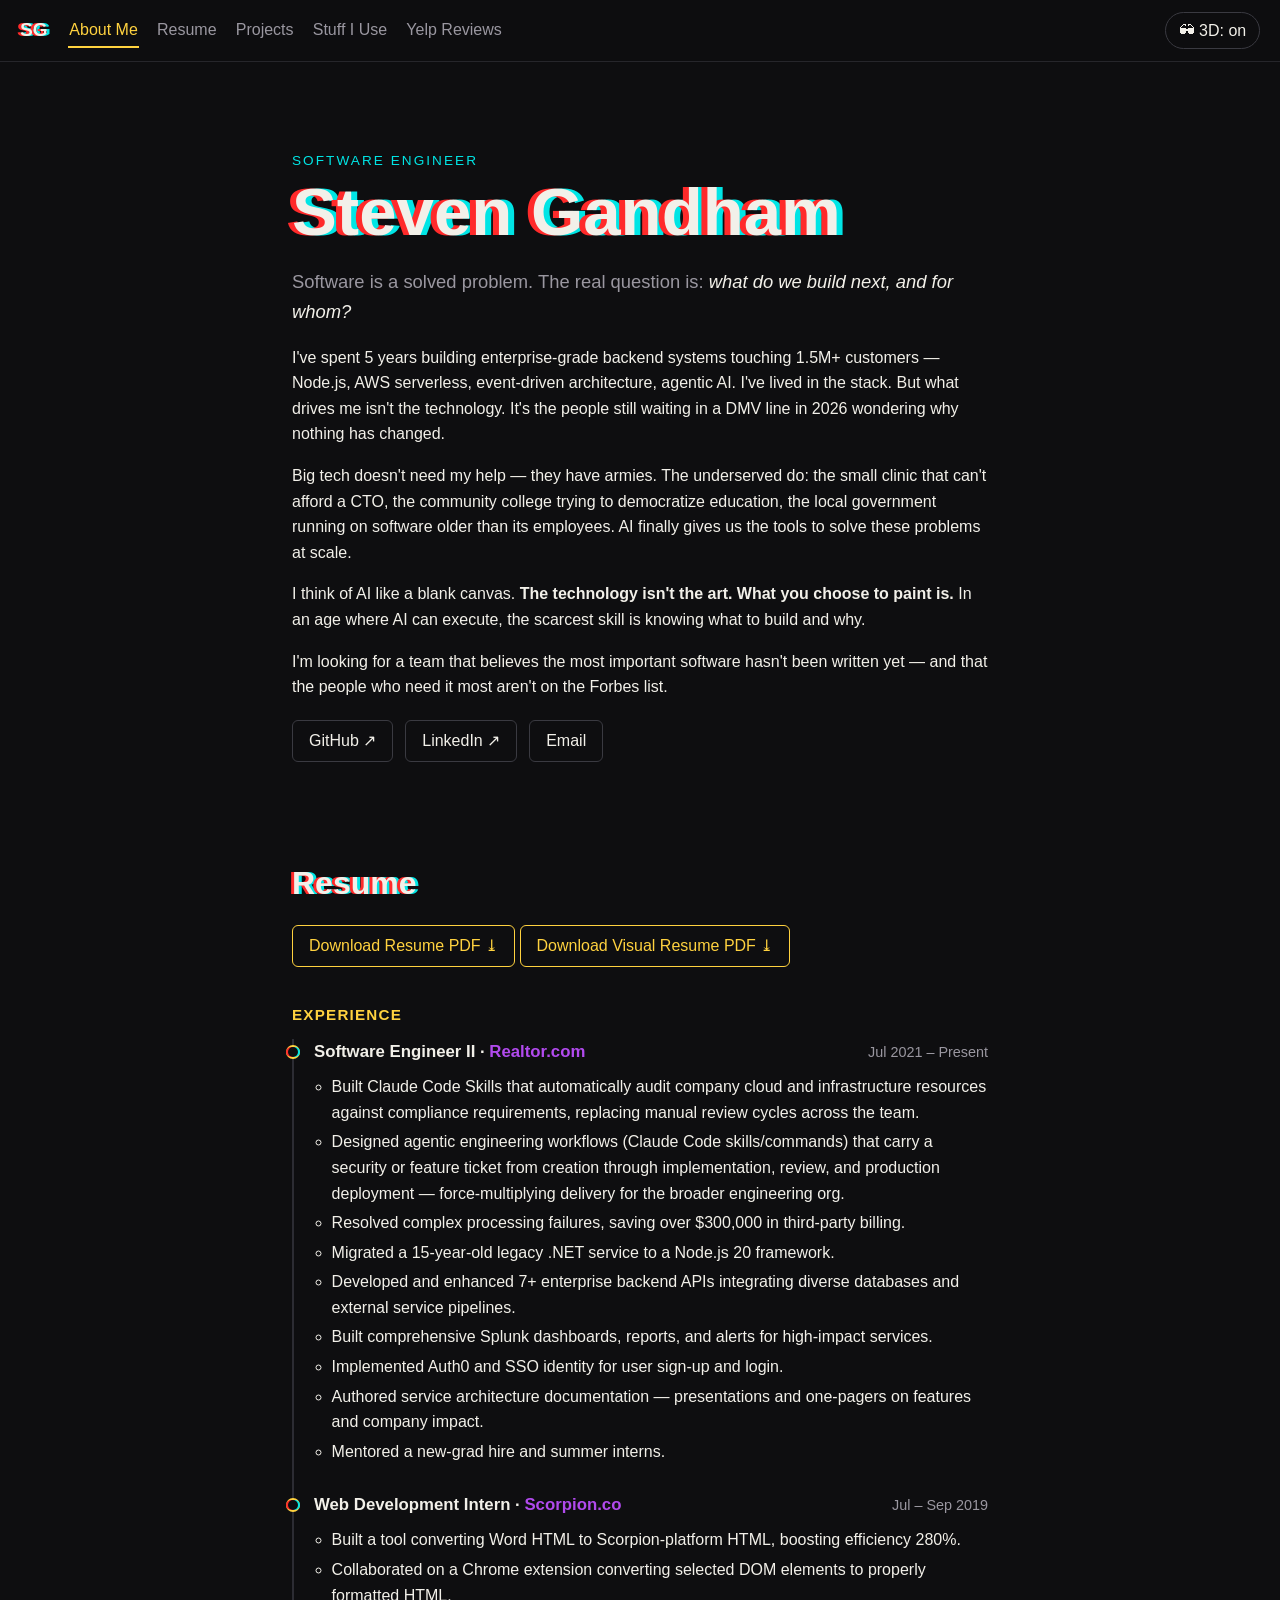
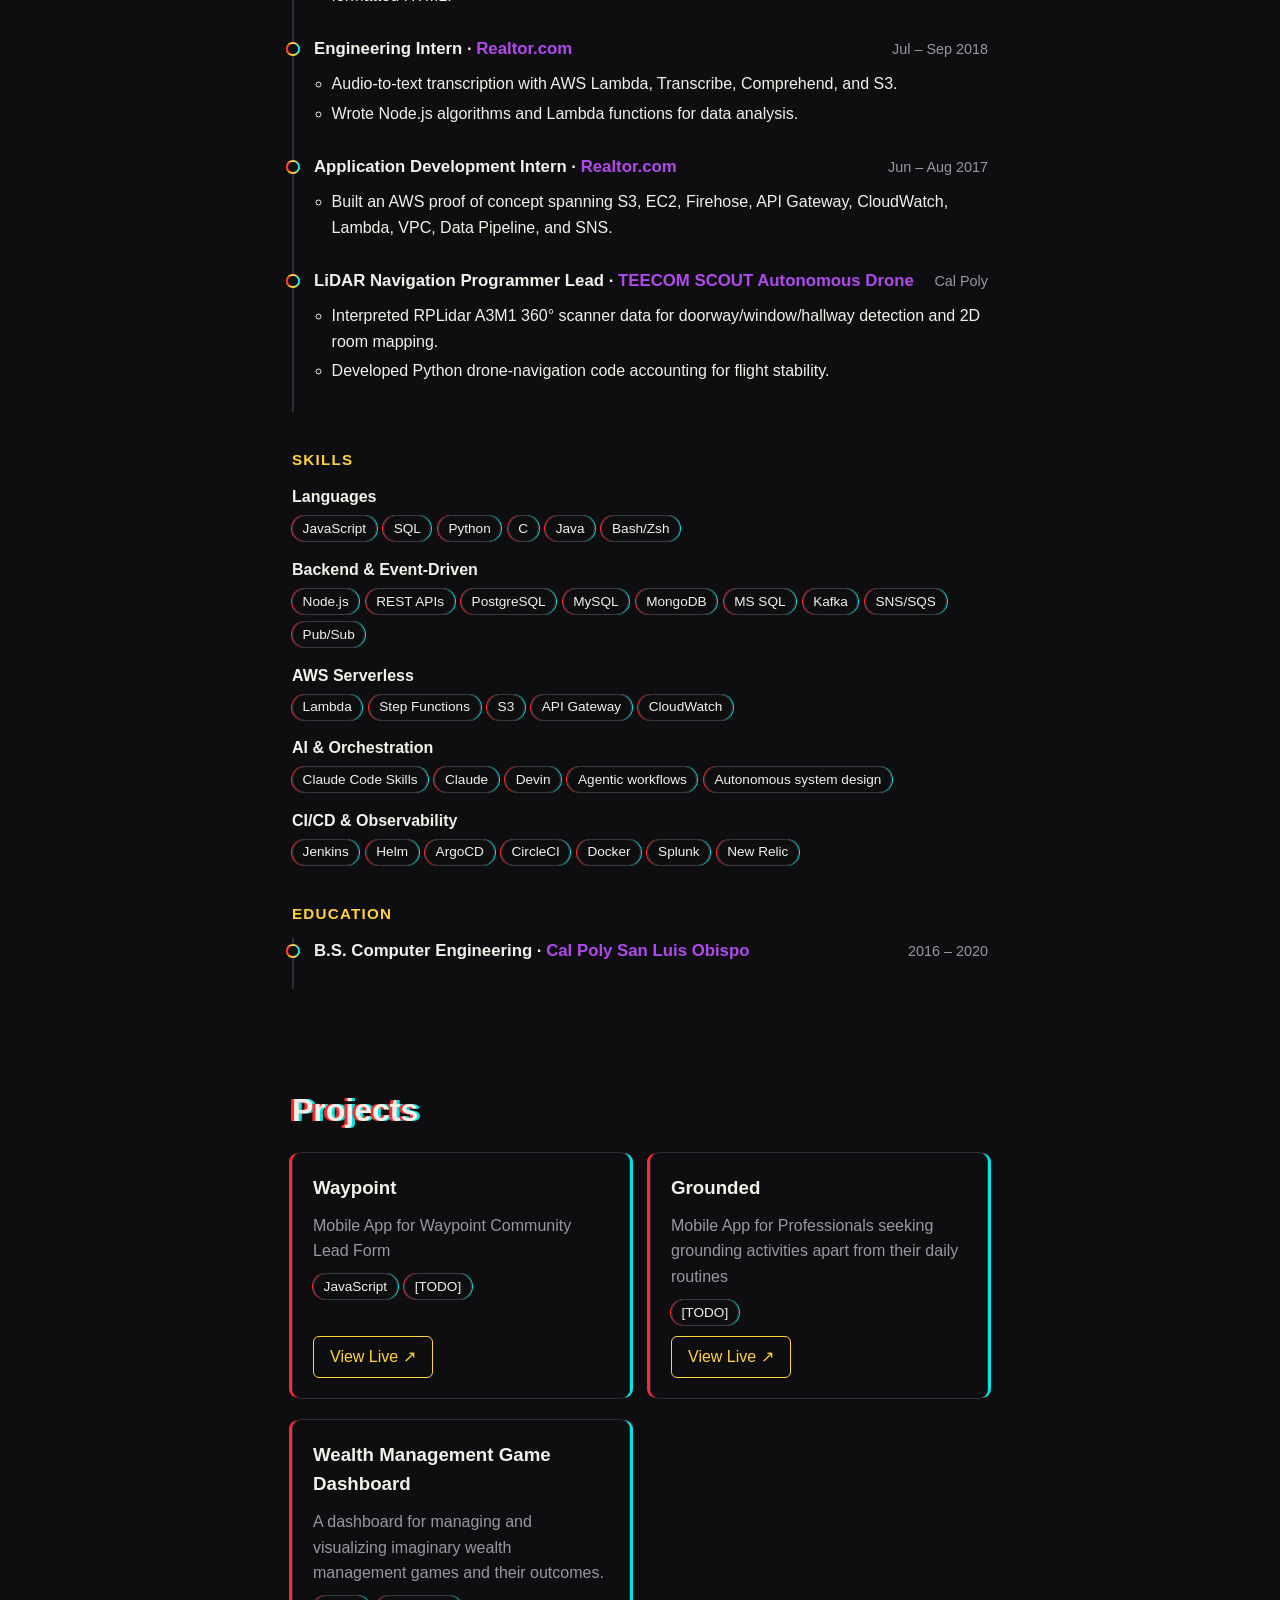
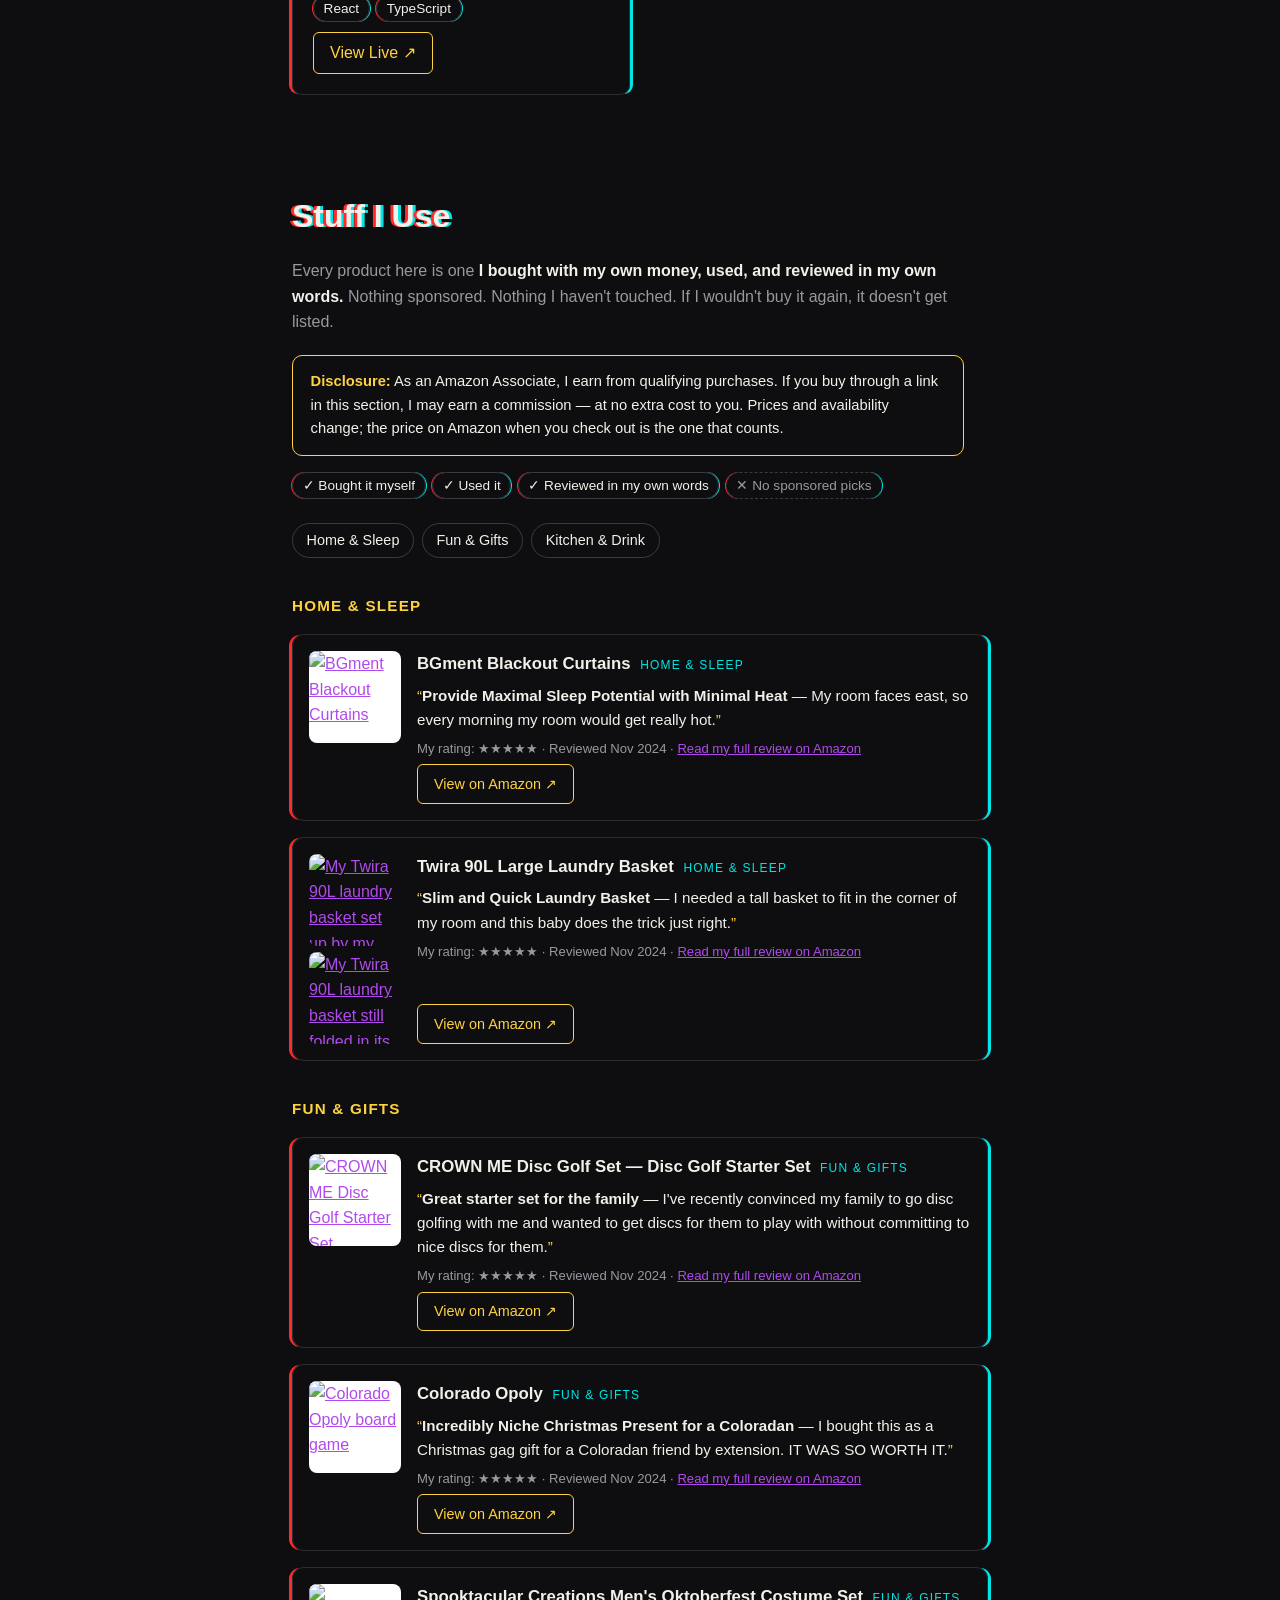
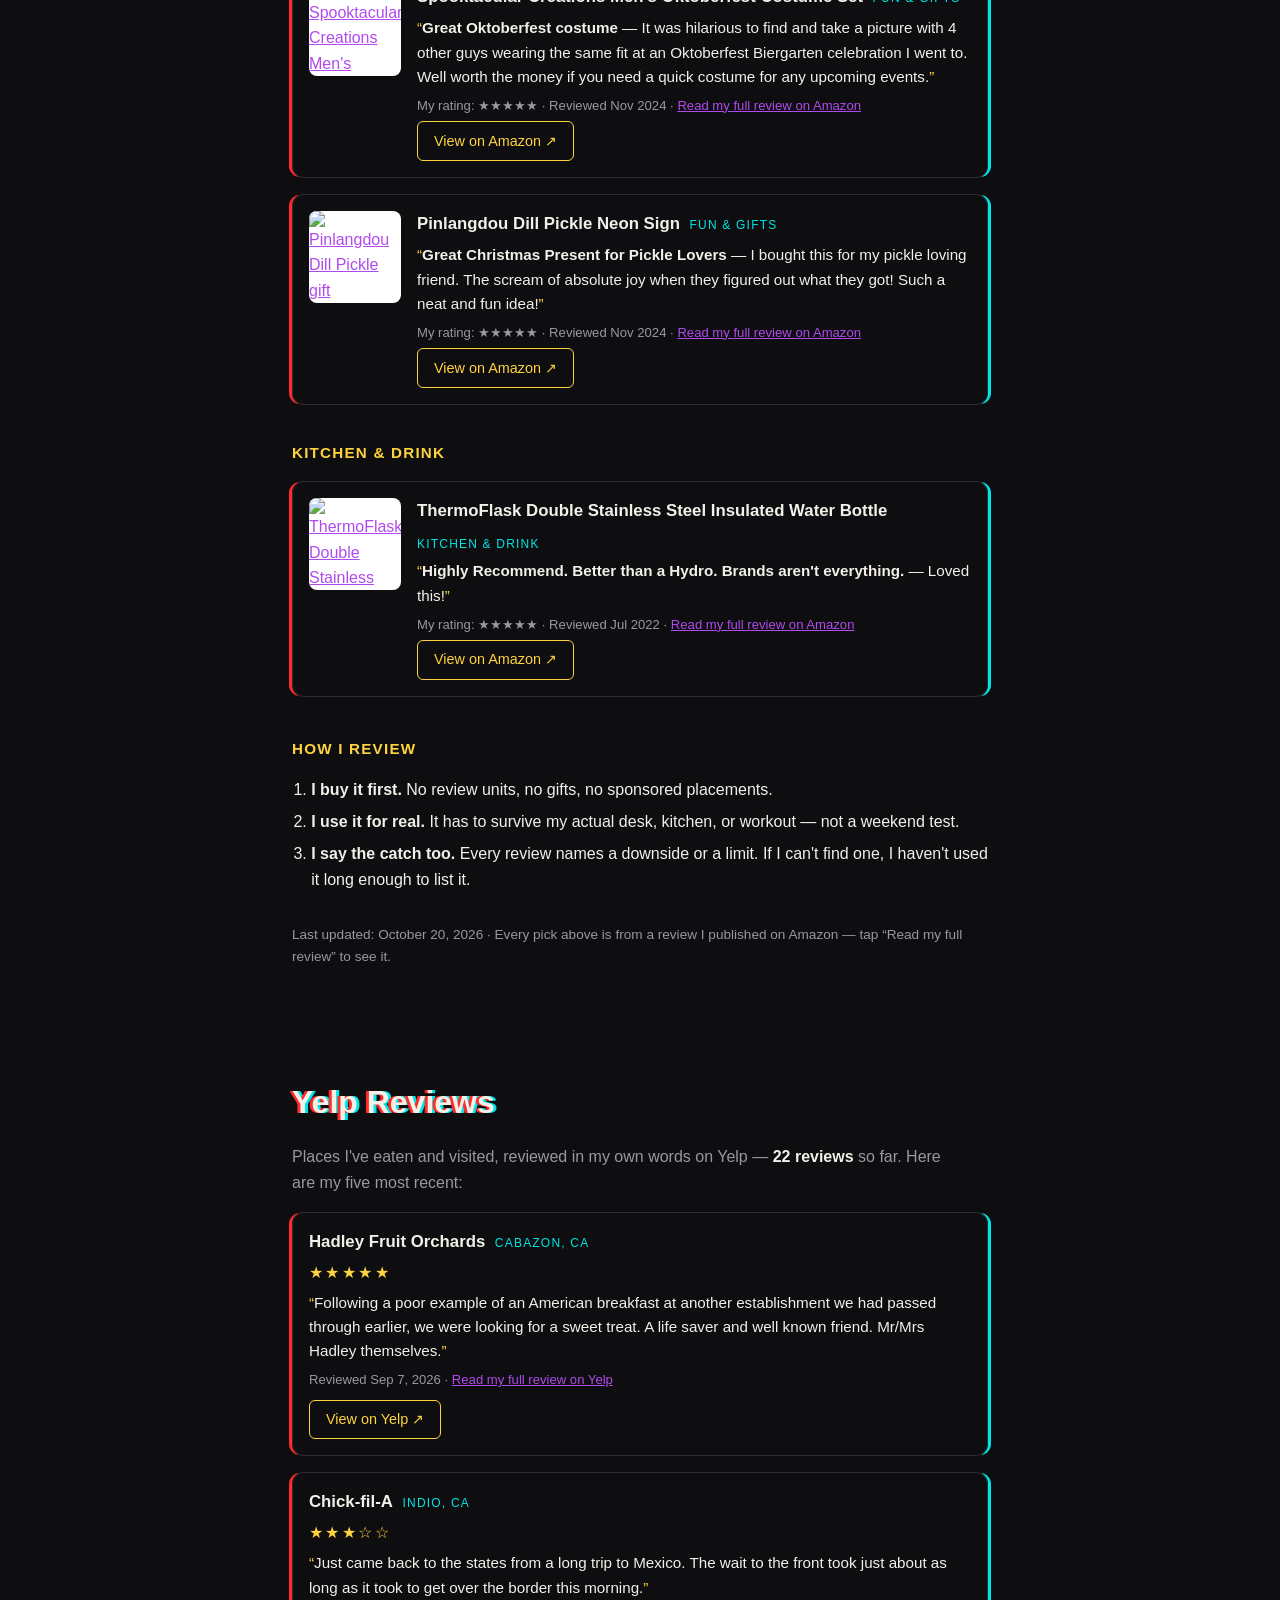
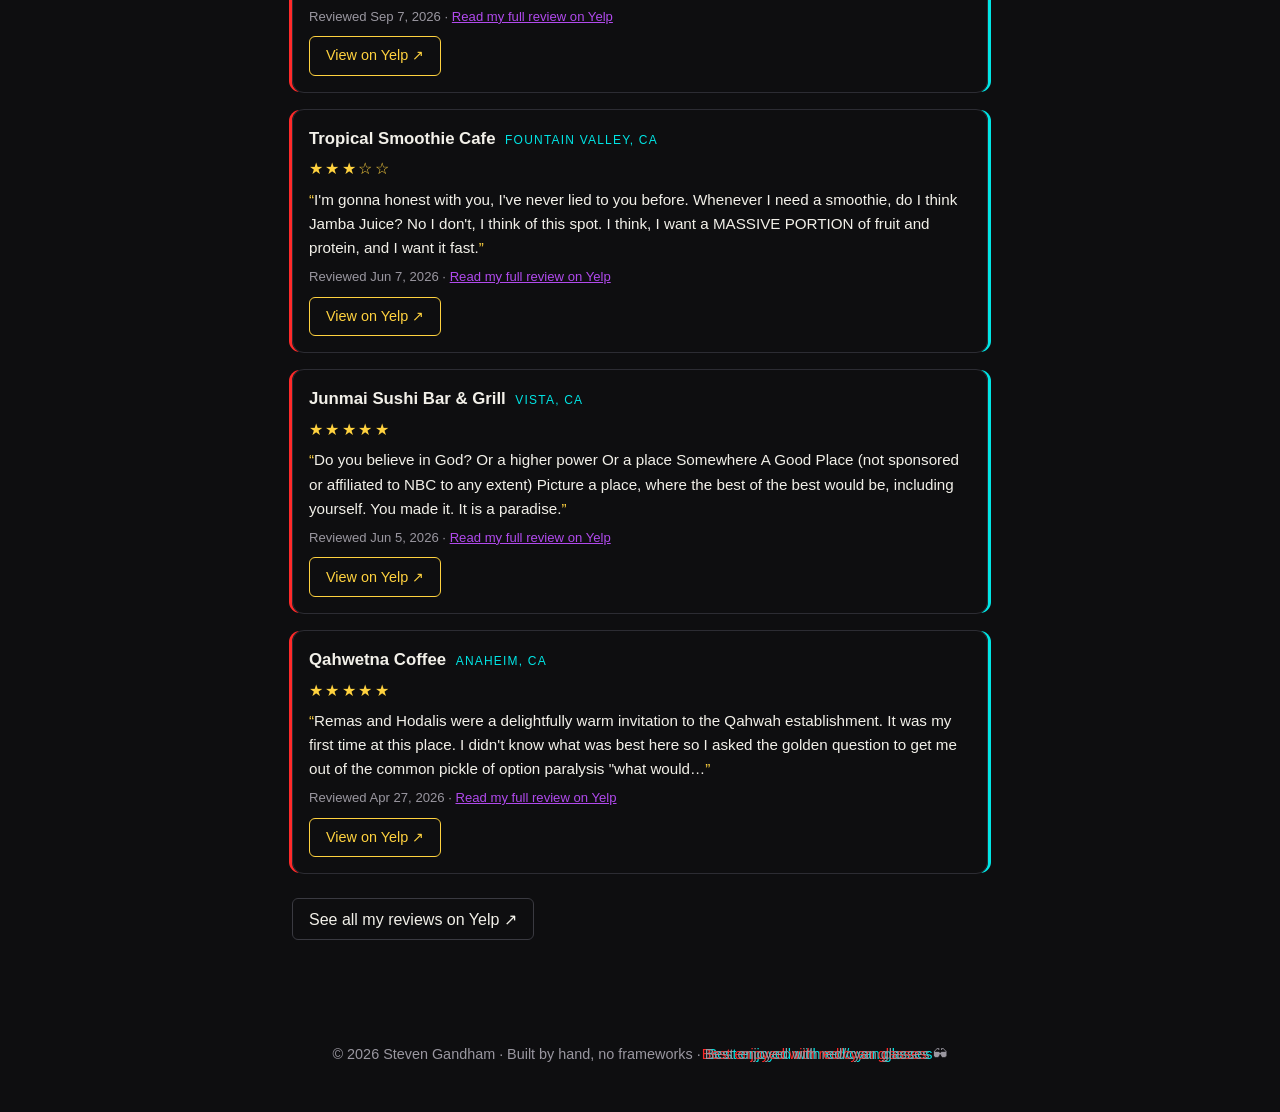
==== commit 14324cb4: "Add Yelp Reviews homepage section + fix nav scrollspy for new sections - New #yelp-reviews section (" ====
--- a/index.html
+++ b/index.html
@@ -48,6 +48,24 @@
       #stuff-i-use .pick-photos a { flex: 1; }
     }
   </style>
+  <style>
+    /* ---------- Yelp Reviews section (scoped) ---------- */
+    #yelp-reviews .yelp-sub { color: var(--muted); max-width: 42rem; }
+    #yelp-reviews .yelp-sub strong { color: var(--ink); }
+    #yelp-reviews .yelp-list { display: flex; flex-direction: column; gap: 1rem; margin-top: 1rem; max-width: 46rem; }
+    #yelp-reviews .yelp-card { text-align: left; border: 1px solid #2c2c33; border-radius: 12px; padding: 1rem; box-shadow: calc(var(--d) * -4px) 0 0 -1px var(--red), calc(var(--d) * 4px) 0 0 -1px var(--cyan); transition: transform 120ms ease; }
+    #yelp-reviews .yelp-card:hover { transform: translateY(-3px); }
+    #yelp-reviews .yelp-head { display: flex; align-items: baseline; gap: 0.6rem; flex-wrap: wrap; }
+    #yelp-reviews .yelp-head h3 { margin: 0; font-size: 1.05rem; }
+    #yelp-reviews .yelp-loc { color: var(--cyan); font-size: 0.75rem; text-transform: uppercase; letter-spacing: 0.1em; }
+    #yelp-reviews .yelp-stars { margin: 0.25rem 0 0; color: var(--yellow); letter-spacing: 0.15em; }
+    #yelp-reviews .yelp-review { margin: 0.35rem 0 0; color: var(--ink); font-size: 0.95rem; }
+    #yelp-reviews .yelp-review::before { content: "\201C"; color: var(--yellow); }
+    #yelp-reviews .yelp-review::after { content: "\201D"; color: var(--yellow); }
+    #yelp-reviews .yelp-meta { margin: 0.35rem 0 0; color: var(--muted); font-size: 0.82rem; }
+    #yelp-reviews .yelp-body .btn-accent { margin-top: 0.6rem; font-size: 0.9rem; display: inline-block; }
+    #yelp-reviews .yelp-all { margin-top: 1.5rem; }
+  </style>
 </head>
 <body data-3d="on">
 
@@ -58,6 +76,7 @@
     <a class="nav-link" href="#resume">Resume</a>
     <a class="nav-link" href="#projects">Projects</a>
     <a class="nav-link" href="#stuff-i-use">Stuff I Use</a>
+    <a class="nav-link" href="#yelp-reviews">Yelp Reviews</a>
   </nav>
   <button id="toggle-3d" class="toggle-3d" type="button" aria-label="Cycle 3D mode">🕶 3D: on</button>
 </header>
@@ -310,6 +329,60 @@
 
     <p class="updated">Last updated: October 20, 2026 · Every pick above is from a review I published on Amazon — tap “Read my full review” to see it.</p>
   </section>
+
+  <!-- ============ YELP REVIEWS ============ -->
+  <section id="yelp-reviews" class="section">
+    <h2 class="section-title anaglyph">Yelp Reviews</h2>
+    <p class="yelp-sub">Places I've eaten and visited, reviewed in my own words on Yelp — <strong>22 reviews</strong> so far. Here are my five most recent:</p>
+    <div class="yelp-list">
+      <article class="yelp-card">
+        <div class="yelp-body">
+          <div class="yelp-head"><h3>Hadley Fruit Orchards</h3><span class="yelp-loc">Cabazon, CA</span></div>
+          <p class="yelp-stars" role="img" aria-label="My rating: 5 out of 5 stars">★★★★★</p>
+          <p class="yelp-review">Following a poor example of an American breakfast at another establishment we had passed through earlier, we were looking for a sweet treat. A life saver and well known friend. Mr/Mrs Hadley themselves.</p>
+          <p class="yelp-meta">Reviewed Sep 7, 2026 · <a href="https://www.yelp.com/biz/hadley-fruit-orchards-cabazon-3?hrid=n610GIxBTnu-6gYVnr8NbQ" target="_blank" rel="noopener">Read my full review on Yelp</a></p>
+          <a class="btn btn-accent" href="https://www.yelp.com/biz/hadley-fruit-orchards-cabazon-3" target="_blank" rel="noopener">View on Yelp ↗</a>
+        </div>
+      </article>
+      <article class="yelp-card">
+        <div class="yelp-body">
+          <div class="yelp-head"><h3>Chick-fil-A</h3><span class="yelp-loc">Indio, CA</span></div>
+          <p class="yelp-stars" role="img" aria-label="My rating: 3 out of 5 stars">★★★☆☆</p>
+          <p class="yelp-review">Just came back to the states from a long trip to Mexico. The wait to the front took just about as long as it took to get over the border this morning.</p>
+          <p class="yelp-meta">Reviewed Sep 7, 2026 · <a href="https://www.yelp.com/biz/chick-fil-a-indio?hrid=FnpgayJp4b8GredjtMtDvw" target="_blank" rel="noopener">Read my full review on Yelp</a></p>
+          <a class="btn btn-accent" href="https://www.yelp.com/biz/chick-fil-a-indio" target="_blank" rel="noopener">View on Yelp ↗</a>
+        </div>
+      </article>
+      <article class="yelp-card">
+        <div class="yelp-body">
+          <div class="yelp-head"><h3>Tropical Smoothie Cafe</h3><span class="yelp-loc">Fountain Valley, CA</span></div>
+          <p class="yelp-stars" role="img" aria-label="My rating: 3 out of 5 stars">★★★☆☆</p>
+          <p class="yelp-review">I'm gonna honest with you, I've never lied to you before. Whenever I need a smoothie, do I think Jamba Juice? No I don't, I think of this spot. I think, I want a MASSIVE PORTION of fruit and protein, and I want it fast.</p>
+          <p class="yelp-meta">Reviewed Jun 7, 2026 · <a href="https://www.yelp.com/biz/tropical-smoothie-cafe-fountain-valley-2?hrid=4mq1Ah__qyhv0GV0CoHHrQ" target="_blank" rel="noopener">Read my full review on Yelp</a></p>
+          <a class="btn btn-accent" href="https://www.yelp.com/biz/tropical-smoothie-cafe-fountain-valley-2" target="_blank" rel="noopener">View on Yelp ↗</a>
+        </div>
+      </article>
+      <article class="yelp-card">
+        <div class="yelp-body">
+          <div class="yelp-head"><h3>Junmai Sushi Bar &amp; Grill</h3><span class="yelp-loc">Vista, CA</span></div>
+          <p class="yelp-stars" role="img" aria-label="My rating: 5 out of 5 stars">★★★★★</p>
+          <p class="yelp-review">Do you believe in God? Or a higher power Or a place Somewhere A Good Place (not sponsored or affiliated to NBC to any extent) Picture a place, where the best of the best would be, including yourself. You made it. It is a paradise.</p>
+          <p class="yelp-meta">Reviewed Jun 5, 2026 · <a href="https://www.yelp.com/biz/junmai-sushi-bar-and-grill-vista?hrid=X7d2RgpuwHzbUOWeXT99Xg" target="_blank" rel="noopener">Read my full review on Yelp</a></p>
+          <a class="btn btn-accent" href="https://www.yelp.com/biz/junmai-sushi-bar-and-grill-vista" target="_blank" rel="noopener">View on Yelp ↗</a>
+        </div>
+      </article>
+      <article class="yelp-card">
+        <div class="yelp-body">
+          <div class="yelp-head"><h3>Qahwetna Coffee</h3><span class="yelp-loc">Anaheim, CA</span></div>
+          <p class="yelp-stars" role="img" aria-label="My rating: 5 out of 5 stars">★★★★★</p>
+          <p class="yelp-review">Remas and Hodalis were a delightfully warm invitation to the Qahwah establishment. It was my first time at this place. I didn't know what was best here so I asked the golden question to get me out of the common pickle of option paralysis "what would…</p>
+          <p class="yelp-meta">Reviewed Apr 27, 2026 · <a href="https://www.yelp.com/biz/qahwetna-coffee-anaheim?hrid=UPnfBaI5wLj9uB7ec7fShg" target="_blank" rel="noopener">Read my full review on Yelp</a></p>
+          <a class="btn btn-accent" href="https://www.yelp.com/biz/qahwetna-coffee-anaheim" target="_blank" rel="noopener">View on Yelp ↗</a>
+        </div>
+      </article>
+    </div>
+    <p class="yelp-all"><a class="btn" href="https://www.yelp.com/user_details?userid=rUiv7Nj9Z63Rl_DhOv29pA" target="_blank" rel="noopener">See all my reviews on Yelp ↗</a></p>
+  </section>
 </main>
 
 <footer class="site-footer">
--- a/css/style.css
+++ b/css/style.css
@@ -51,7 +51,7 @@
 }
 .brand { font-weight: 800; font-size: 1.2rem; color: var(--ink); text-decoration: none; }
 .nav-links { display: flex; gap: 1rem; flex: 1; }
-.nav-link { color: var(--muted); text-decoration: none; padding: 0.2rem 0.1rem; border-bottom: 2px solid transparent; }
+.nav-link { color: var(--muted); text-decoration: none; padding: 0.2rem 0.1rem; border-bottom: 2px solid transparent; transition: color 250ms ease, border-bottom-color 250ms ease; }
 .nav-link:hover { color: var(--ink); }
 .nav-link.active { color: var(--yellow); border-bottom-color: var(--yellow); }
 .toggle-3d {
